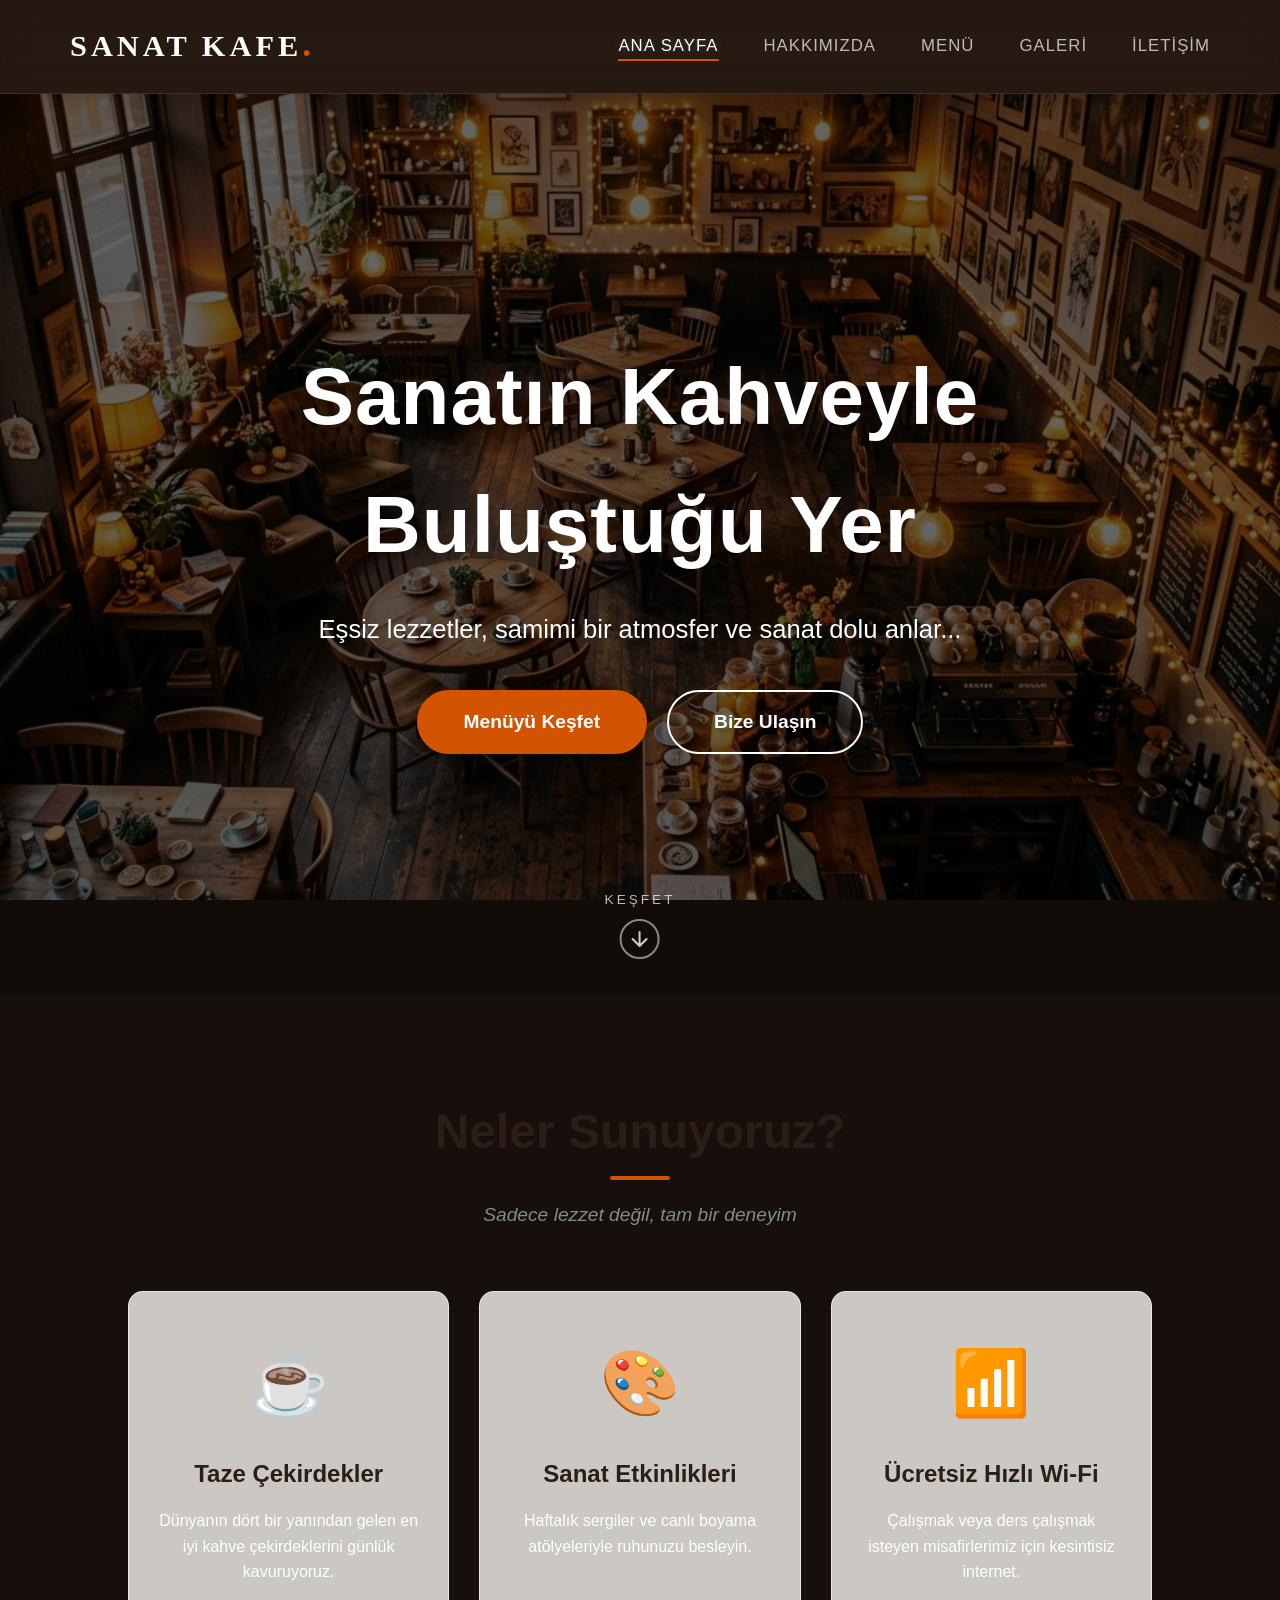
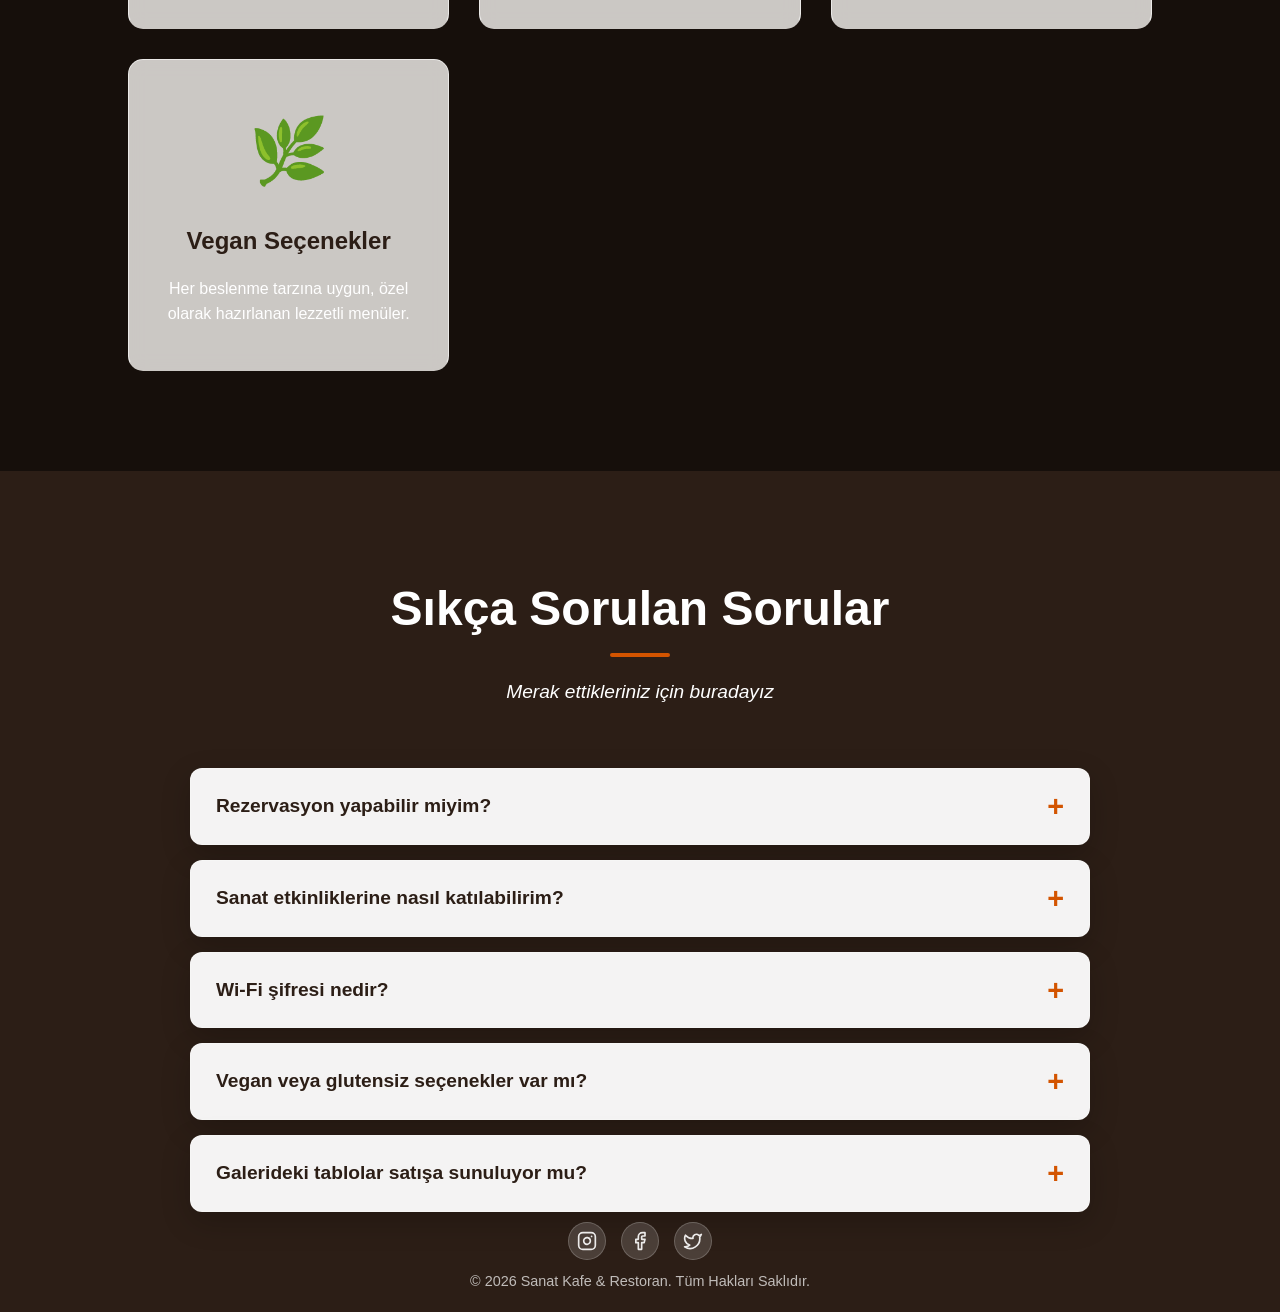
==== index.html @ a89f51ea "Restore site" ====
<!DOCTYPE html>
<html lang="tr">

<head>
    <meta charset="UTF-8">
    <meta name="viewport" content="width=device-width, initial-scale=1.0">
    <title>Sanat Kafe & Restoran - Ana Sayfa</title>
    <!-- CSS dosyasını dahil ediyoruz -->
    <link rel="stylesheet" href="style.css">
    <!-- AOS CSS -->
    <link href="https://unpkg.com/aos@2.3.1/dist/aos.css" rel="stylesheet">
</head>

<body>

    <!-- SPLASH SCREEN -->
    <div id="splash-screen">
        <div class="loader-content">
            <div class="coffee-cup-container">
                <div class="steam steam-1"></div>
                <div class="steam steam-2"></div>
                <div class="steam steam-3"></div>
                <div class="coffee-cup"></div>
            </div>
            <h2 class="loader-text">Sanat Kafe</h2>
            <div class="loader-bar">
                <div class="loader-progress"></div>
            </div>
        </div>
    </div>

    <!-- NAVBAR (Menü Çubuğu) -->
    <nav class="navbar">
        <div class="logo">Sanat Kafe</div>
        <!-- HAMBURGER BUTONU: Sadece telefonda görünür, tıklanınca menüyü açar/kapar -->
        <button class="hamburger" aria-label="Menüyü aç/kapat">
            <span></span> <!-- Üst çizgi -->
            <span></span> <!-- Orta çizgi -->
            <span></span> <!-- Alt çizgi -->
        </button>
        <ul class="nav-links">
            <li><a href="index.html" class="active">Ana Sayfa</a></li>
            <li><a href="hakkimizda.html">Hakkımızda</a></li>
            <li><a href="menu.html">Menü</a></li>
            <li><a href="galeri.html">Galeri</a></li>
            <li><a href="iletisim.html">İletişim</a></li>
        </ul>
    </nav>

    <!-- HERO SECTION (Ana Karşılama Ekranı) -->
    <section id="home" class="hero">
        <div class="hero-content" data-aos="zoom-in" data-aos-duration="800">
            <h1>Sanatın Kahveyle Buluştuğu Yer</h1>
            <p>Eşsiz lezzetler, samimi bir atmosfer ve sanat dolu anlar...</p>
            <div class="hero-buttons">
                <a href="menu.html" class="btn">Menüyü Keşfet</a>
                <a href="iletisim.html" class="btn btn-outline">Bize Ulaşın</a>
            </div>
        </div>
        <!-- SCROLL GÖSTERGESİ: Kullanıcıya aşağı kaydırması gerektiğini belirtir -->
        <a href="#services" class="scroll-indicator" aria-label="Aşağı kaydır">
            <span class="scroll-text">Keşfet</span>
            <div class="scroll-arrow">
                <svg width="24" height="24" viewBox="0 0 24 24" fill="none" stroke="currentColor" stroke-width="2" stroke-linecap="round" stroke-linejoin="round">
                    <path d="M12 5v14M5 12l7 7 7-7"/>
                </svg>
            </div>
        </a>
    </section>

    <!-- HİZMETLERİMİZ BÖLÜMÜ -->
    <section id="services" class="services-section">
        <div class="section-title" data-aos="fade-up">
            <h2>Neler Sunuyoruz?</h2>
            <p>Sadece lezzet değil, tam bir deneyim</p>
        </div>
        <div class="services-grid">
            <div class="service-box" data-aos="fade-up" data-aos-delay="100">
                <div class="icon">☕</div>
                <h3>Taze Çekirdekler</h3>
                <p>Dünyanın dört bir yanından gelen en iyi kahve çekirdeklerini günlük kavuruyoruz.</p>
            </div>
            <div class="service-box" data-aos="fade-up" data-aos-delay="200">
                <div class="icon">🎨</div>
                <h3>Sanat Etkinlikleri</h3>
                <p>Haftalık sergiler ve canlı boyama atölyeleriyle ruhunuzu besleyin.</p>
            </div>
            <div class="service-box" data-aos="fade-up" data-aos-delay="300">
                <div class="icon">📶</div>
                <h3>Ücretsiz Hızlı Wi-Fi</h3>
                <p>Çalışmak veya ders çalışmak isteyen misafirlerimiz için kesintisiz internet.</p>
            </div>
            <div class="service-box" data-aos="fade-up" data-aos-delay="400">
                <div class="icon">🌿</div>
                <h3>Vegan Seçenekler</h3>
                <p>Her beslenme tarzına uygun, özel olarak hazırlanan lezzetli menüler.</p>
            </div>
        </div>
    </section>

    <!-- SSS (SIKÇA SORULAN SORULAR) BÖLÜMÜ -->
    <section id="faq" class="faq-section">
        <div class="section-title" data-aos="fade-up">
            <h2>Sıkça Sorulan Sorular</h2>
            <p>Merak ettikleriniz için buradayız</p>
        </div>

        <div class="faq-container" data-aos="fade-up" data-aos-delay="200">

            <!-- Soru 1 -->
            <details class="faq-item">
                <summary class="faq-question">Rezervasyon yapabilir miyim?</summary>
                <p class="faq-answer">Evet! Telefonumuzdan, e-posta adresimizden veya sosyal medya hesaplarımızdan bize
                    ulaşarak 4 kişi ve üzeri gruplar için masa rezervasyonu yaptırabilirsiniz. En az 24 saat öncesinden
                    bildirim yapmanızı öneririz.</p>
            </details>

            <!-- Soru 2 -->
            <details class="faq-item">
                <summary class="faq-question">Sanat etkinliklerine nasıl katılabilirim?</summary>
                <p class="faq-answer">Her cumartesi saat 14:00-17:00 arasında ücretsiz suluboya atölyemiz, her pazar
                    saat 11:00-13:00 arasında ise karakalem çizim derslerimiz düzenlenmektedir. Malzemeler tarafımızca
                    karşılanır, sadece gelmeniz yeterlidir!</p>
            </details>

            <!-- Soru 3 -->
            <details class="faq-item">
                <summary class="faq-question">Wi-Fi şifresi nedir?</summary>
                <p class="faq-answer">Ücretsiz Wi-Fi hizmetimizden yararlanmak için kasiyerimizden günlük şifreyi
                    alabilirsiniz. Şifre her gün saat 08:00'de değiştirilmektedir. İnternet hızımız 100 Mbps'dir.</p>
            </details>

            <!-- Soru 4 -->
            <details class="faq-item">
                <summary class="faq-question">Vegan veya glutensiz seçenekler var mı?</summary>
                <p class="faq-answer">Evet, menümüzün yaklaşık %30'u tamamen vegan ve %20'si glutensiz seçeneklerden
                    oluşmaktadır. Alerjenler hakkında daha fazla bilgi almak için garsonlarımızdan yardım
                    isteyebilirsiniz.</p>
            </details>

            <!-- Soru 5 -->
            <details class="faq-item">
                <summary class="faq-question">Galerideki tablolar satışa sunuluyor mu?</summary>
                <p class="faq-answer">Duvarlarımızdaki eserlerin büyük çoğunluğu yerel sanatçılarımıza aittir ve satışa
                    sunulmaktadır. İlgilendiğiniz bir eser varsa personelimize danışarak sanatçıyla iletişime geçmenizi
                    sağlayabiliriz.</p>
            </details>

        </div>
    </section>

    <!-- BASİT FOOTER (Üstteki bölümle bütünleşik) -->
    <footer class="simple-footer">
        <div class="social-icons">
            <a href="#" class="social-icon" aria-label="Instagram">
                <svg xmlns="http://www.w3.org/2000/svg" width="20" height="20" viewBox="0 0 24 24" fill="none" stroke="currentColor" stroke-width="2" stroke-linecap="round" stroke-linejoin="round" class="lucide lucide-instagram"><rect width="20" height="20" x="2" y="2" rx="5" ry="5"/><path d="M16 11.37A4 4 0 1 1 12.63 8 4 4 0 0 1 16 11.37z"/><line x1="17.5" x2="17.51" y1="6.5" y2="6.5"/></svg>
            </a>
            <a href="#" class="social-icon" aria-label="Facebook">
                <svg xmlns="http://www.w3.org/2000/svg" width="20" height="20" viewBox="0 0 24 24" fill="none" stroke="currentColor" stroke-width="2" stroke-linecap="round" stroke-linejoin="round" class="lucide lucide-facebook"><path d="M18 2h-3a5 5 0 0 0-5 5v3H7v4h3v8h4v-8h3l1-4h-4V7a1 1 0 0 1 1-1h3z"/></svg>
            </a>
            <a href="#" class="social-icon" aria-label="Twitter">
                <svg xmlns="http://www.w3.org/2000/svg" width="20" height="20" viewBox="0 0 24 24" fill="none" stroke="currentColor" stroke-width="2" stroke-linecap="round" stroke-linejoin="round" class="lucide lucide-twitter"><path d="M22 4s-.7 2.1-2 3.4c1.6 10-9.4 17.3-18 11.6 2.2.1 4.4-.6 6-2C3 15.5.5 9.6 3 5c2.2 2.6 5.6 4.1 9 4-.9-4.2 4-6.6 7-3.8 1.1 0 3-1.2 3-1.2z"/></svg>
            </a>
        </div>
        <p>&copy; 2026 Sanat Kafe & Restoran. Tüm Hakları Saklıdır.</p>
    </footer>

    <!-- AOS JS & Init -->
    <script src="https://unpkg.com/aos@2.3.1/dist/aos.js"></script>
    <script>
        // window.addEventListener('load', ...) -> Sayfanın yüklenmesi tamamen bitince içindeki kodları (fonksiyonu) çalıştırır.
        window.addEventListener('load', () => {
            
            // setTimeout(..., 1000) -> İçine yazılan kodların 1 saniye (1000 milisaniye) beklemesini sağlar.
            setTimeout(() => {
                
                // document.getElementById -> 'splash-screen' ID'li HTML öğesini (açılıştaki kahve animasyonunu) bulur.
                // classList.add('hidden') -> Bu öğeye 'hidden' (gizli) CSS class'ını ekler. Bu sayede ekran görünmez olur ve site açılır.
                document.getElementById('splash-screen').classList.add('hidden');
                
                // AOS.init -> Animasyon kütüphanesini (Aşağı kaydırdıkça beliren öğeler) başlatır.
                // duration: 800 -> Animasyonların 800 milisaniye (0.8 saniye) süreceğini belirtir.
                // once: true -> Animasyonların sayfada aşağı inip çıkarken sadece bir kere oynamasını sağlar.
                // offset: 100 -> Öğeler ekranda 100 piksel göründüğünde animasyonun başlamasını tetikler.
                AOS.init({ duration: 800, once: true, offset: 100 });
                
            }, 1000); // 1 saniye bekle
        });

    </script>

    <!-- HAMBURGER MENÜ AÇMA/KAPAMA SCRIPTI -->
    <script>
        // document.querySelector -> Sayfadaki ilk '.hamburger' class'lı öğeyi (butonu) bulur ve 'hamburger' değişkenine atar.
        const hamburger = document.querySelector('.hamburger');
        // document.querySelector -> Sayfadaki ilk '.nav-links' class'lı öğeyi (menü listesini) bulur ve 'navLinks' değişkenine atar.
        const navLinks = document.querySelector('.nav-links');

        // hamburger.addEventListener('click', ...) -> Hamburger butonuna tıklandığında içindeki fonksiyonu çalıştırır.
        hamburger.addEventListener('click', () => {
            // classList.toggle('active') -> Öğede 'active' class'ı varsa kaldırır, yoksa ekler.
            // Bu sayede her tıklamada menü açılır/kapanır (aç-kapa düğmesi gibi).
            hamburger.classList.toggle('active');  // Butonun X şekline dönmesini sağlar
            navLinks.classList.toggle('active');    // Menü listesinin görünür olmasını sağlar
        });

        // Bir menü linkine tıklanınca menüyü otomatik kapat
        // querySelectorAll -> Tüm '.nav-links a' öğelerini (linkleri) bulur.
        // forEach -> Her bir link için aynı işlemi tekrarlar.
        document.querySelectorAll('.nav-links a').forEach(link => {
            link.addEventListener('click', () => {
                hamburger.classList.remove('active');  // Buton normal haline döner
                navLinks.classList.remove('active');    // Menü kapanır
            });
        });
    </script>

</body>

</html>
---- style.css ----
/* 
  =========================================
  TEMEL AYARLAR VE DEĞİŞKENLER
  =========================================
*/
:root {
    --primary-color: #d35400;
    /* Turuncu/Kiremit tonu */
    --secondary-color: #2c1e16;
    /* Koyu kahve */
    --text-color: #4a3f35;
    --light-bg: #f9f7f3;
    --white: #ffffff;
    --transition: all 0.3s ease;
}

* {
    margin: 0;
    padding: 0;
    box-sizing: border-box;
    font-family: 'Segoe UI', Tahoma, Geneva, Verdana, sans-serif;
    scroll-behavior: smooth;
    /* Sayfa içi linklere tıklayınca yavaşça kaymasını sağlar */
}

body {
    background-color: var(--secondary-color); /* Dark brown background instead of light */
    color: var(--white);
    line-height: 1.6;
}

/* 
  =========================================
  GENEL SINIFLAR (Utility Classes)
  =========================================
*/
.container {
    max-width: 1200px;
    margin: 0 auto;
    padding: 0 20px;
}

.section-title {
    text-align: center;
    margin-bottom: 60px;
}

.section-title h2 {
    font-size: 3rem;
    color: var(--secondary-color);
    margin-bottom: 10px;
    position: relative;
    display: inline-block;
}

/* Başlığın altına şık bir çizgi eklemek için Pseudo-element kullandık */
.section-title h2::after {
    content: '';
    position: absolute;
    width: 60px;
    height: 4px;
    background-color: var(--primary-color);
    bottom: -10px;
    left: 50%;
    transform: translateX(-50%);
    border-radius: 2px;
}

.section-title p {
    font-size: 1.2rem;
    color: #7f8c8d;
    font-style: italic;
    margin-top: 20px;
}

/* 
  =========================================
  NAVBAR (MENÜ) ALANI
  =========================================
*/
.navbar {
    display: flex;
    justify-content: space-between;
    align-items: center;
    padding: 22px 70px;
    background-color: rgba(0, 0, 0, 0.15); /* Arkasını gösteren şeffaflık */
    backdrop-filter: blur(15px); /* Arkadaki içeriği bulanıklaştırarak metinlerin okunmasını sağlar */
    -webkit-backdrop-filter: blur(15px);
    position: sticky;
    top: 0;
    z-index: 1000;
    box-shadow: 0 5px 25px rgba(0, 0, 0, 0.2);
    border-bottom: 1px solid rgba(255, 255, 255, 0.1);
}

.navbar .logo {
    font-size: 1.9rem;
    font-weight: 800;
    color: #fdfdfd;
    letter-spacing: 4px;
    text-transform: uppercase;
    position: relative;
    font-family: 'Georgia', serif; /* Kafeye uygun zarif font hissiyatı */
}

/* Nokta detayı */
.navbar .logo::after {
    content: '.';
    color: var(--primary-color);
    font-size: 2.2rem;
    line-height: 0;
}

.nav-links {
    display: flex;
    list-style: none;
    gap: 45px;
}

.nav-links a {
    text-decoration: none;
    color: rgba(255, 255, 255, 0.7); /* Hafif silik beyaz */
    font-weight: 500;
    font-size: 1.05rem;
    letter-spacing: 1px;
    transition: all 0.3s ease;
    position: relative;
    padding-bottom: 6px;
    text-transform: uppercase;
}

/* Çizgi Animasyonu: Ortadan sağa sola açılan çizgi */
.nav-links a::after {
    content: '';
    position: absolute;
    width: 0;
    height: 2px;
    background-color: var(--primary-color);
    bottom: 0;
    left: 50%;
    transform: translateX(-50%);
    transition: width 0.3s ease;
}

.nav-links a:hover,
.nav-links a.active {
    color: var(--white);
    text-shadow: 0 0 10px rgba(255,255,255,0.2);
}

.nav-links a:hover::after,
.nav-links a.active::after {
    width: 100%;
}

/* 
  =========================================
  HERO (ANA KARŞILAMA) ALANI
  =========================================
*/
.hero {
    height: 100vh;
    background-image: url('fotograflar/hero-bg.png');
    /* ARTIK PNG */
    background-color: #8c7e73;
    background-size: cover;
    background-position: center;
    background-attachment: fixed;
    /* Parallax efekti: Kaydırırken resim sabit kalır */
    display: flex;
    justify-content: center;
    align-items: center;
    text-align: center;
    position: relative;
}

/* Karartma efekti için Pseudo-element */
.hero::before {
    content: '';
    position: absolute;
    top: 0;
    left: 0;
    width: 100%;
    height: 100%;
    background: rgba(0, 0, 0, 0.6);
    /* Siyah transparan katman */
    z-index: 1;
}

.hero-content {
    color: var(--white);
    max-width: 900px;
    padding: 0 20px;
    z-index: 2;
    /* Karartmanın üzerinde durması için */
}

.hero-content h1 {
    font-size: 5rem;
    margin-bottom: 20px;
    font-weight: 800;
    letter-spacing: 1px;
    animation: fadeInDown 1s ease;
    /* CSS Animasyonu */
}

.hero-content p {
    font-size: 1.6rem;
    margin-bottom: 40px;
    font-weight: 300;
    animation: fadeInUp 1s ease 0.3s both;
    /* 0.3s gecikmeli animasyon */
}

/* BUTONLAR */
.hero-buttons {
    display: flex;
    gap: 20px;
    justify-content: center;
    animation: fadeInUp 1s ease 0.6s both;
}

.btn {
    display: inline-block;
    padding: 15px 45px;
    background-color: var(--primary-color);
    color: var(--white);
    text-decoration: none;
    font-size: 1.2rem;
    font-weight: bold;
    border-radius: 50px;
    border: 2px solid var(--primary-color);
    transition: var(--transition);
    cursor: pointer;
}

.btn:hover {
    background-color: transparent;
    color: var(--primary-color);
    transform: translateY(-5px);
}

.btn-outline {
    background-color: transparent;
    color: var(--white);
    border-color: var(--white);
}

.btn-outline:hover {
    background-color: var(--white);
    color: var(--secondary-color);
}

/* SCROLL GÖSTERGESİ */
/* position: absolute → hero bölümünün tam ortasına göre konumlandırılır */
.scroll-indicator {
    position: absolute;  /* Hero section'a göre konumlandırılır (hero position: relative) */
    bottom: 35px;        /* Sayfanın en altından 35px yukarıda */
    left: 50%;           /* Yatayda tam ortaya */
    transform: translateX(-50%);  /* Kendi genişliğinin yarısı kadar sola çekerek tam ortalama */
    display: flex;
    flex-direction: column;
    align-items: center;
    gap: 8px;
    color: rgba(255, 255, 255, 0.8);
    text-decoration: none;
    z-index: 3;   /* Karartma katmanının (.hero::before z-index:1) üzerinde görünsün */
    animation: scrollBounce 2s ease-in-out infinite;  /* Sürekli tekrar eden yavaş aşağı-yukarı hareketi */
}

.scroll-indicator:hover {
    color: var(--primary-color);
}

.scroll-text {
    font-size: 0.85rem;
    letter-spacing: 3px;
    text-transform: uppercase;
    font-weight: 500;
    opacity: 0.9;
}

.scroll-arrow {
    display: flex;
    align-items: center;
    justify-content: center;
    width: 40px;
    height: 40px;
    border: 2px solid rgba(255, 255, 255, 0.5);
    border-radius: 50%;
    transition: var(--transition);
}

.scroll-indicator:hover .scroll-arrow {
    border-color: var(--primary-color);
    background: rgba(211, 84, 0, 0.15);
}

/* Scroll göstergesinin yukarı-aşağı süzülme animasyonu */
@keyframes scrollBounce {
    0%, 100% {
        transform: translateX(-50%) translateY(0);    /* Başlangıç: normal konumu */
        opacity: 1;
    }
    50% {
        transform: translateX(-50%) translateY(10px); /* Ortada: 10px aşağı kayar */
        opacity: 0.6;
    }
}

/* 
  =========================================
  HAKKIMIZDA BÖLÜMÜ
  =========================================
*/
.about-section {
    padding: 100px 0;
    background-image: url('fotograflar/about_bg.png');
    background-size: cover;
    background-position: center;
    background-attachment: fixed;
    position: relative;
}

.about-section::before {
    content: '';
    position: absolute;
    top: 0;
    left: 0;
    width: 100%;
    height: 100%;
    background: rgba(255, 255, 255, 0.6);
    z-index: 1;
}

.about-section .container {
    position: relative;
    z-index: 2;
}

.about-grid {
    display: grid;
    grid-template-columns: 1fr 1fr;
    /* İki eşit kolon */
    gap: 60px;
    align-items: center;
}

.about-image {
    position: relative;
}

.about-image img {
    width: 100%;
    border-radius: 20px;
    box-shadow: 0 20px 40px rgba(0, 0, 0, 0.1);
    /* Resme çerçeve efekti ekliyoruz */
    border: 10px solid var(--light-bg);
}

.about-text {
    background: rgba(255, 255, 255, 0.6);
    backdrop-filter: blur(10px);
    padding: 40px;
    border-radius: 15px;
    border: 1px solid rgba(255, 255, 255, 0.4);
    box-shadow: 0 10px 30px rgba(0, 0, 0, 0.05);
}

.about-text h2 {
    font-size: 2.5rem;
    color: var(--primary-color);
    margin-bottom: 10px;
}

.about-text h3 {
    font-size: 1.8rem;
    margin-bottom: 20px;
    color: var(--secondary-color);
}

.about-text p {
    margin-bottom: 20px;
    font-size: 1.1rem;
    color: #666;
}

.about-stats {
    display: flex;
    gap: 30px;
    margin-top: 40px;
    padding-top: 30px;
    border-top: 1px solid #eee;
}

.stat-item {
    display: flex;
    flex-direction: column;
}

.stat-number {
    font-size: 2.5rem;
    font-weight: 800;
    color: var(--primary-color);
}

.stat-text {
    font-size: 1rem;
    font-weight: 600;
    color: var(--secondary-color);
}

/* 
  =========================================
  MENÜ BÖLÜMÜ (GRID KULLANIMI)
  =========================================
*/
.menu-section {
    padding: 100px 10%;
    background-image: url('fotograflar/menu_bg.png');
    background-size: cover;
    background-position: center;
    background-attachment: fixed;
    position: relative;
}

.menu-section::before {
    content: '';
    position: absolute;
    top: 0;
    left: 0;
    width: 100%;
    height: 100%;
    background: rgba(0, 0, 0, 0.4); /* Darker overlay for better mobile contrast */
    z-index: 1;
}

.menu-section .section-title,
.menu-section .menu-grid,
.menu-section .poster-wrapper {
    position: relative;
    z-index: 2;
}

.menu-grid {
    display: grid;
    /* Auto-fit ve minmax ile ekran küçüldükçe kartların alt alta geçmesini sağlarız */
    grid-template-columns: repeat(auto-fit, minmax(320px, 1fr));
    gap: 40px;
}

.menu-card {
    background: rgba(255, 255, 255, 0.4);
    backdrop-filter: blur(8px);
    border: 1px solid rgba(255, 255, 255, 0.3);
    border-radius: 20px;
    overflow: hidden;
    box-shadow: 0 8px 20px rgba(0,0,0,0.1);
    transition: var(--transition);
}

.menu-card:hover {
    background: rgba(255, 255, 255, 0.6);
    transform: translateY(-5px);
    box-shadow: 0 12px 30px rgba(0,0,0,0.15);
}

.card-image {
    width: 100%;
    height: 280px;
    overflow: hidden;
}

.card-image img {
    width: 100%;
    height: 100%;
    object-fit: cover;
    background-color: #eaeaea;
    transition: transform 0.6s ease;
}

.menu-card:hover .card-image img {
    transform: scale(1.15) rotate(2deg);
    /* Hem büyür hem hafif döner */
}

.card-info {
    padding: 30px;
    display: flex;
    flex-direction: column;
    gap: 15px;
}

.card-info h3 {
    font-size: 1.6rem;
    color: var(--secondary-color);
}

.card-info p {
    color: #666;
}

.price {
    font-size: 1.8rem;
    font-weight: 800;
    color: var(--text-color);
    transition: var(--transition);
    align-self: flex-start;
    /* Fiyatı sola yaslar */
    background: var(--light-bg);
    padding: 5px 15px;
    border-radius: 10px;
}

.menu-card:hover .price {
    color: var(--white);
    background: var(--primary-color);
}

/* 
  =========================================
  KAHVE ÇEŞİTLERİ POSTER BÖLÜMÜ
  =========================================
*/
.coffee-poster-section {
    padding: 100px 10%;
    /* Poster'ın bej rengiyle uyumlu, sıcak bir arka plan */
    background-color: #f2ece3;
}

/* ============================================
   POSTER SARMALAYICI - FLEXBOX DÜZENİ
   ============================================
   display: flex → poster resmi ve metin kutusunu YAN YANA dizer.
   align-items: flex-start → ikisi aynı hizada, en üstten başlar.
   gap: 60px → aralarında 60px boşluk bırakır.
   ============================================ */
.poster-wrapper {
    display: flex;
    /* Kutuları yan yana dizmek için Flexbox kullandık */
    align-items: flex-start;
    /* Her ikisini de üstten hizala */
    gap: 60px;
    /* Poster ile metin arasındaki boşluk */
    max-width: 1100px;
    margin: 0 auto;
}

/* POSTER GÖRSEL ALANI */
.coffee-poster-img {
    /* Poster orijinal boyutu 1414x2000 (dikey).
       flex: 0 0 auto → genişliği otomatik küçültme, orantısını koru.
       max-width ile sayfada makul bir boyuta indiriyoruz. */
    flex: 0 0 auto;
    width: 420px;
    /* Sayfada gösterilecek genişlik */
    max-width: 100%;
    /* Ekrandan taşmasın */
    border-radius: 16px;
    box-shadow: 0 25px 50px rgba(0, 0, 0, 0.15);
    /* Hafif eğiklik: Poster sanki duvara asılmış gibi durur */
    transform: rotate(-1.5deg);
    transition: transform 0.4s ease, box-shadow 0.4s ease;
}

/* Üzerine gelince düzelir ve öne çıkar */
.coffee-poster-img:hover {
    transform: rotate(0deg) scale(1.02);
    box-shadow: 0 35px 60px rgba(0, 0, 0, 0.2);
}

/* POSTER YANINDAKI METİN ALANI */
.poster-text {
    flex: 1;
    /* Kalan alanın tamamını kapla */
    padding-top: 20px;
}

.poster-text h3 {
    font-size: 2.5rem;
    color: var(--secondary-color);
    margin-bottom: 20px;
    font-weight: 800;
}

.poster-text>p {
    font-size: 1.15rem;
    color: #666;
    line-height: 1.8;
    margin-bottom: 35px;
}

/* KAHVE LİSTESİ */
/* list-style: none → nokta/sayı işaretlerini kaldırır, kendi ikonumuzu kullanırız */
.coffee-list {
    list-style: none;
    display: flex;
    flex-direction: column;
    /* Liste öğelerini alt alta dizer */
    gap: 18px;
}

.coffee-list li {
    display: flex;
    align-items: center;
    gap: 12px;
    font-size: 1.15rem;
    color: var(--text-color);
    padding: 14px 20px;
    background: var(--white);
    border-radius: 10px;
    box-shadow: 0 2px 8px rgba(0, 0, 0, 0.05);
    transition: var(--transition);
    border-left: 4px solid transparent;
}

/* Listeye hover'da sol kenara renkli şerit çıkar */
.coffee-list li:hover {
    border-left-color: var(--primary-color);
    transform: translateX(5px);
    /* Hafifçe sağa kayar */
    box-shadow: 0 5px 15px rgba(0, 0, 0, 0.08);
}

.coffee-dot {
    font-size: 1.4rem;
    flex-shrink: 0;
    /* İkon küçülmesin */
}

.coffee-list strong {
    color: var(--secondary-color);
    margin-right: 4px;
}

/* 
  =========================================
  HİZMETLER BÖLÜMÜ
  =========================================
*/
.services-section {
    padding: 100px 10%;
    background-image: url('fotograflar/services_bg.png');
    background-size: cover;
    background-position: center;
    background-attachment: fixed;
    position: relative;
}

.services-section::before {
    content: '';
    position: absolute;
    top: 0;
    left: 0;
    width: 100%;
    height: 100%;
    background: rgba(0, 0, 0, 0.5); /* Dark overlay to blend with brown theme */
    z-index: 1;
}

.services-section .section-title,
.services-section .services-grid {
    position: relative;
    z-index: 2;
}

.services-grid {
    display: grid;
    grid-template-columns: repeat(auto-fit, minmax(250px, 1fr));
    gap: 30px;
}

.service-box {
    background: rgba(249, 247, 243, 0.8);
    backdrop-filter: blur(10px);
    border: 1px solid rgba(255, 255, 255, 0.6);
    padding: 40px 30px;
    border-radius: 15px;
    text-align: center;
    transition: var(--transition);
    border-bottom: 4px solid transparent;
}

.service-box:hover {
    transform: translateY(-5px);
    border-bottom: 4px solid var(--primary-color);
    box-shadow: 0 10px 20px rgba(0, 0, 0, 0.05);
}

.service-box .icon {
    font-size: 4rem;
    margin-bottom: 20px;

    /* ===========================================
       İKON YÜZME (FLOAT) ANİMASYONU
       ===========================================
       animation: [isim] [süre] [hız-eğrisi] [döngü]
       - 'floatIcon' → aşağıda @keyframes ile tanımladığımız animasyonun adı
       - 2s            → animasyonun tamamlanma süresi (2 saniye)
       - ease-in-out   → başlangıç ve bitişte yavaşlar, ortada hızlanır
       - infinite      → sonsuz döngüde tekrar eder, hiç durmaz
       =========================================== */
    animation: floatIcon 2s ease-in-out infinite;
}

.service-box h3 {
    font-size: 1.5rem;
    margin-bottom: 15px;
    color: var(--secondary-color);
}

/* 
  =========================================
  YENİ İLETİŞİM (CONTACT SHOWCASE) ALANI
  =========================================
*/
.contact-showcase {
    position: relative;
    padding: 120px 5% 100px 5%;
    min-height: 100vh;
    background-image: url('fotograflar/contact_bg.png');
    background-size: cover;
    background-position: center;
    background-attachment: fixed;
    display: flex;
    align-items: center;
    justify-content: center;
}

.contact-showcase::before {
    content: '';
    position: absolute;
    inset: 0;
    background: rgba(44, 30, 22, 0.85); /* Solid dark brown overlay without blur */
    z-index: 1;
}

.contact-container {
    position: relative;
    z-index: 2;
    display: flex;
    flex-wrap: wrap;
    gap: 50px;
    max-width: 1200px;
    width: 100%;
}

/* Glassmorphism Ortak Özellikler */
.contact-info-glass, .contact-form-glass {
    flex: 1;
    min-width: 320px;
    background: rgba(255, 255, 255, 0.03);
    backdrop-filter: blur(20px);
    border: 1px solid rgba(255, 255, 255, 0.08);
    border-radius: 24px;
    padding: 50px;
    box-shadow: 0 30px 60px rgba(0,0,0,0.5);
    color: var(--white);
    transition: transform 0.4s ease, box-shadow 0.4s ease, border-color 0.4s ease;
}

.contact-info-glass:hover, .contact-form-glass:hover {
    transform: translateY(-8px);
    box-shadow: 0 40px 80px rgba(0,0,0,0.6);
    border-color: rgba(255, 255, 255, 0.15);
}

/* Sol Taraf: Bilgiler */
.glass-header h2 {
    font-size: 3.2rem;
    font-weight: 800;
    margin-bottom: 15px;
    background: linear-gradient(to right, #fff, var(--primary-color));
    -webkit-background-clip: text;
    -webkit-text-fill-color: transparent;
}

.glass-header p {
    font-size: 1.15rem;
    color: #ddd;
    line-height: 1.7;
    margin-bottom: 40px;
}

.contact-cards {
    display: flex;
    flex-direction: column;
    gap: 25px;
}

.c-card {
    display: flex;
    align-items: center;
    gap: 20px;
    padding: 20px;
    border-radius: 16px;
    background: rgba(0, 0, 0, 0.25);
    border: 1px solid rgba(255, 255, 255, 0.05);
    transition: var(--transition);
}

.c-card:hover {
    background: rgba(255, 255, 255, 0.08);
    transform: translateX(10px);
    border-color: var(--primary-color);
}

.c-icon-wrapper {
    width: 55px;
    height: 55px;
    display: flex;
    align-items: center;
    justify-content: center;
    background: rgba(211, 84, 0, 0.15);
    color: var(--primary-color);
    border-radius: 14px;
    font-size: 1.5rem;
    box-shadow: 0 0 20px rgba(211, 84, 0, 0.2);
    transition: var(--transition);
}

.c-card:hover .c-icon-wrapper {
    background: var(--primary-color);
    color: #fff;
    box-shadow: 0 0 25px rgba(211, 84, 0, 0.5);
}

.c-text h4 {
    font-size: 1.1rem;
    color: #fff;
    margin-bottom: 5px;
    letter-spacing: 0.5px;
}

.c-text span {
    font-size: 1rem;
    color: #bbb;
    line-height: 1.4;
}

.social-links-glow {
    margin-top: 45px;
    display: flex;
    gap: 15px;
}

.glow-icon {
    width: 50px;
    height: 50px;
    display: flex;
    align-items: center;
    justify-content: center;
    border-radius: 50%;
    background: rgba(255, 255, 255, 0.05);
    color: #fff;
    border: 1px solid rgba(255, 255, 255, 0.1);
    transition: var(--transition);
    position: relative;
    overflow: hidden;
}

.glow-icon::before {
    content: '';
    position: absolute;
    inset: 0;
    background: var(--primary-color);
    opacity: 0;
    transition: opacity 0.3s;
    z-index: -1;
}

.glow-icon:hover {
    color: #fff;
    border-color: var(--primary-color);
    transform: translateY(-5px);
    box-shadow: 0 10px 25px rgba(211, 84, 0, 0.5);
}

.glow-icon:hover::before {
    opacity: 1;
}

/* Sağ Taraf: Form */
.contact-form-glass h3 {
    font-size: 2.2rem;
    margin-bottom: 35px;
    color: #fff;
}

.glow-form {
    display: flex;
    flex-direction: column;
    gap: 25px;
}

.input-container {
    position: relative;
}

.input-container input,
.input-container textarea,
.input-container select {
    width: 100%;
    background: rgba(0, 0, 0, 0.3);
    border: 1px solid rgba(255, 255, 255, 0.1);
    border-radius: 12px;
    padding: 20px 20px;
    color: #fff;
    font-size: 1rem;
    transition: var(--transition);
    outline: none;
    appearance: none;
}

.input-container textarea {
    resize: none;
}

.input-container label {
    position: absolute;
    left: 20px;
    top: 50%;
    transform: translateY(-50%);
    color: #888;
    pointer-events: none;
    transition: 0.3s ease all;
    font-size: 1rem;
}

.input-container textarea ~ label {
    top: 28px;
}

.input-container input:focus,
.input-container textarea:focus,
.input-container select:focus {
    background: rgba(0, 0, 0, 0.5);
    border-color: rgba(255, 255, 255, 0.3);
}

.input-container input:focus ~ label,
.input-container input:not(:placeholder-shown) ~ label,
.input-container textarea:focus ~ label,
.input-container textarea:not(:placeholder-shown) ~ label,
.input-container select:focus ~ .select-label,
.input-container select:valid ~ .select-label {
    top: 0px;
    left: 15px;
    font-size: 0.85rem;
    background: #251a13;
    padding: 0 10px;
    color: var(--primary-color);
    border-radius: 4px;
    font-weight: 600;
}

.input-container select option {
    background: #2c1e16;
    color: #fff;
}

.focus-border {
    position: absolute;
    bottom: 0;
    left: 50%;
    width: 0;
    height: 2px;
    background: var(--primary-color);
    transition: 0.4s ease all;
}

.input-container input:focus ~ .focus-border,
.input-container textarea:focus ~ .focus-border,
.input-container select:focus ~ .focus-border {
    width: 100%;
    left: 0;
}

.btn-glow {
    background: linear-gradient(135deg, var(--primary-color), #e67e22);
    color: #fff;
    border: none;
    border-radius: 12px;
    padding: 18px;
    font-size: 1.15rem;
    font-weight: bold;
    cursor: pointer;
    display: flex;
    align-items: center;
    justify-content: center;
    gap: 12px;
    transition: var(--transition);
    position: relative;
    overflow: hidden;
    box-shadow: 0 10px 25px rgba(211, 84, 0, 0.4);
    margin-top: 10px;
}

.btn-glow::after {
    content: '';
    position: absolute;
    top: -50%;
    left: -50%;
    width: 200%;
    height: 200%;
    background: rgba(255, 255, 255, 0.2);
    transform: rotate(45deg);
    transition: 0.6s ease;
    opacity: 0;
}

.btn-glow:hover {
    transform: translateY(-4px);
    box-shadow: 0 15px 35px rgba(211, 84, 0, 0.6);
}

.btn-glow:hover::after {
    opacity: 1;
    transform: rotate(45deg) translate(50%, 50%);
}

/* Harita Showcase */
.map-showcase {
    background: var(--secondary-color);
    padding: 60px 5% 100px 5%;
    position: relative;
}

.map-glass-wrapper {
    max-width: 1200px;
    margin: 0 auto;
    background: rgba(255, 255, 255, 0.03);
    padding: 20px;
    border-radius: 24px;
    border: 1px solid rgba(255, 255, 255, 0.05);
    box-shadow: 0 20px 50px rgba(0,0,0,0.5);
    backdrop-filter: blur(10px);
}

.map-title {
    color: var(--white);
    font-size: 2.2rem;
    text-align: center;
    margin-bottom: 25px;
    font-weight: 700;
}

.map-iframe {
    width: 100%;
    height: 450px;
    border: none;
    border-radius: 16px;
    display: block;
    filter: grayscale(30%) contrast(110%);
    transition: filter 0.5s ease;
}

.map-iframe:hover {
    filter: grayscale(0%) contrast(100%);
}

.contact-footer {
    background: #1a110b; /* Harita alanından daha koyu bir bitiş */
    margin-top: 0;
    padding: 30px 0;
    height: auto;
    border-top: 1px solid rgba(255, 255, 255, 0.05);
}

/* Diğer sayfalar için sade, üstündeki bölümle uyumlu footer */
.simple-footer {
    text-align: center;
    padding: 20px 0;
    position: relative;
    z-index: 10;
    color: rgba(255, 255, 255, 0.7);
    font-size: 0.9rem;
    margin-top: -110px; /* Sosyal ikonlar eklendiği için yüksekliği arttı, margin'i de artırıyoruz */
    height: 110px;
}

/* Sayfa zeminine göre rengin okunabilir olması için - bazı sayfalarda metin koyu olmalı */
body:has(#about) .simple-footer,
body:has(#coffee-types) .simple-footer {
    color: var(--secondary-color);
}

.simple-footer p {
    margin: 0;
}

/* SOSYAL MEDYA İKONLARI */
.social-icons {
    display: flex;
    justify-content: center;
    gap: 15px;
    margin-bottom: 10px;
}

.social-icon {
    display: inline-flex;
    align-items: center;
    justify-content: center;
    width: 38px;
    height: 38px;
    border-radius: 50%;
    background: rgba(255, 255, 255, 0.15);
    color: rgba(255, 255, 255, 0.9);
    transition: var(--transition);
    border: 1px solid rgba(255, 255, 255, 0.2);
}

/* Açık zeminli sayfalardaki sosyal ikonlar için koyu renk stili */
body:has(#about) .social-icon,
body:has(#coffee-types) .social-icon {
    color: var(--secondary-color);
    background: rgba(0, 0, 0, 0.05);
    border: 1px solid rgba(0, 0, 0, 0.1);
}

.social-icon:hover {
    background: var(--primary-color) !important;
    color: var(--white) !important;
    transform: translateY(-3px);
    border-color: var(--primary-color) !important;
}


/* 
  =========================================
  CSS ANİMASYONLARI (Keyframes)
  =========================================
*/
@keyframes fadeInDown {
    from {
        opacity: 0;
        transform: translateY(-30px);
    }

    to {
        opacity: 1;
        transform: translateY(0);
    }
}

@keyframes fadeInUp {
    from {
        opacity: 0;
        transform: translateY(30px);
    }

    to {
        opacity: 1;
        transform: translateY(0);
    }
}

/* ===========================================
   FLOAT (YÜZME) ANİMASYONU - @keyframes
   ===========================================
   @keyframes bir animasyonun adım adım nasıl değişeceğini tanımlar.
   from = animasyon başlangıcı (0%)
   to   = animasyon sonu (100%)
   Burada ikon:
     - Başlangıçta: translateY(0) → yerinde duruyor
     - Ortada (to): translateY(-12px) → 12 piksel yukarı çıkıyor
   animation-direction: alternate olduğu için gidip geri gelir.
   Böylece süzülme (float) hissi yaratılır.
   =========================================== */
@keyframes floatIcon {
    from {
        transform: translateY(0px);
        /* Başlangıç: yerinde */
    }

    to {
        transform: translateY(-12px);
        /* Bitiş: 12px yukarı çıkmış */
    }
}

/* Animasyonun gidip geri gelmesi için direction: alternate ekleyelim */
/* Yukarıdaki .service-box .icon kuralına animation-direction ekledik */
.service-box .icon {
    animation-direction: alternate;
    /* İleri-geri süzülsün */
}

/* 
  =========================================
  GALERİ BÖLÜMÜ - ASİMETRİK CSS GRID
  =========================================
*/
.gallery-section {
    padding: 100px 10%;
    background-image: url('fotograflar/gallery_bg.png');
    background-size: cover;
    background-position: center;
    background-attachment: fixed;
    position: relative;
}

.gallery-section::before {
    content: '';
    position: absolute;
    top: 0;
    left: 0;
    width: 100%;
    height: 100%;
    background: rgba(30, 20, 15, 0.8);
    z-index: 1;
}

.gallery-section .section-title,
.gallery-section .gallery-grid {
    position: relative;
    z-index: 2;
}

/* Galeri başlığı rengi beyaz olsun ki koyu zeminde görünsün */
.gallery-section .section-title h2,
.gallery-section .section-title p {
    color: var(--white);
}

.gallery-section .section-title h2::after {
    background-color: var(--primary-color);
}

/* ============================================
   ASİMETRİK GALERİ IZGARASI
   ============================================
   grid-template-columns: 4 adet eşit kolon tanımladık (her biri 1fr)
   grid-auto-rows: Her satırın yüksekliği 250px
   'large' sınıfı alan kutular iki kolon birden kaplar → daha geniş görünür
   'tall'  sınıfı alan kutular iki satır birden kaplar → daha uzun görünür
   ============================================ */
.gallery-grid {
    display: grid;
    grid-template-columns: repeat(4, 1fr);
    /* 4 eşit sütun */
    grid-auto-rows: 250px;
    /* Her satırın yüksekliği */
    gap: 15px;
    /* Kutular arası boşluk */
}

/* Her bir galeri kutusu */
.gallery-item {
    position: relative;
    /* overlay için gerekli, içindeki div bu elemana göre konumlanır */
    overflow: hidden;
    /* Resim büyüyünce taşmasını engeller */
    border-radius: 12px;
    cursor: pointer;
}

/* Büyük kare: 2 kolon genişliğinde */
/* grid-column: span 2 → iki kolonlu yer kapla demektir */
.gallery-item.large {
    grid-column: span 2;
}

/* Uzun kare: 2 satır yüksekliğinde */
/* grid-row: span 2 → iki satırlık yer kapla demektir */
.gallery-item.tall {
    grid-row: span 2;
}

.gallery-item img {
    width: 100%;
    height: 100%;
    object-fit: cover;
    /* Resim kutuyu tam kaplar, kesilirse de sorun yok */
    background-color: #3a2a1e;
    /* Resim yüklenemezse koyu zeminde duran renk */
    transition: transform 0.5s ease;
}

/* Hover'da resim yavaşça büyür */
.gallery-item:hover img {
    transform: scale(1.1);
}

/* Overlay: Resmin üstüne gelen koyu yarı saydam katman */
/* Normalde görünmez (opacity: 0), hover'da belirir */
.gallery-overlay {
    position: absolute;
    /* Üst elemana (gallery-item) göre konumlandı */
    bottom: 0;
    left: 0;
    width: 100%;
    padding: 20px;
    background: linear-gradient(transparent, rgba(0, 0, 0, 0.8));
    color: var(--white);
    font-size: 1.1rem;
    font-weight: 600;
    opacity: 0;
    /* Başlangıçta gizli */
    transition: opacity 0.4s ease;
}

.gallery-item:hover .gallery-overlay {
    opacity: 1;
    /* Hover'da görünür olur */
}

/* 
  =========================================
  SSS (SIKÇA SORULAN SORULAR) BÖLÜMÜ
  =========================================
*/
.faq-section {
    padding: 100px 10%;
    background-image: url('fotograflar/faq_bg.png');
    background-size: cover;
    background-position: center;
    background-attachment: fixed;
    position: relative;
}

.faq-section::before {
    content: '';
    position: absolute;
    top: 0;
    left: 0;
    width: 100%;
    height: 100%;
    background: rgba(44, 30, 22, 0.6);
    z-index: 1;
}

.faq-section .section-title,
.faq-section .faq-container {
    position: relative;
    z-index: 2;
}

.faq-section .section-title h2,
.faq-section .section-title p {
    color: var(--white);
}

/* SSS kutuları en fazla 900px genişlikte ve ortalanmış olsun */
.faq-container {
    max-width: 900px;
    margin: 0 auto;
    display: flex;
    flex-direction: column;
    gap: 15px;
}

/* Her <details> elemanının dış kutu stili */
.faq-item {
    background: rgba(255, 255, 255, 0.95);
    backdrop-filter: blur(8px);
    border-radius: 12px;
    border: 1px solid rgba(255, 255, 255, 0.2);
    overflow: hidden;
    /* İçerik açılınca taşmasın */
    transition: var(--transition);
    box-shadow: 0 10px 30px rgba(0, 0, 0, 0.2);
}

.faq-item:hover {
    box-shadow: 0 8px 20px rgba(0, 0, 0, 0.08);
}

/* ============================================
   <details> ETİKETİ AÇILINCA STİL DEĞİŞİMİ
   ============================================
   details[open] seçicisi; bir <details> etiketi açık olduğunda
   (kullanıcı tıklayınca) bu kuraldaki stilleri uygular.
   JavaScript kullanmadan sadece CSS ile akordeon efekti!
   ============================================ */
.faq-item[open] {
    background-color: #fff8f4;
    /* Açıkken arka plan rengi hafif turuncuya döner */
    border-color: var(--primary-color);
}

/* <summary> = tıklanabilir soru kısmı */
.faq-question {
    padding: 22px 25px;
    font-size: 1.2rem;
    font-weight: 700;
    color: var(--secondary-color);
    cursor: pointer;
    /* Fare imleci el şeklini alsın */
    list-style: none;
    /* Varsayılan üçgeni kaldır */
    display: flex;
    justify-content: space-between;
    align-items: center;
    transition: color 0.3s ease;
}

/* Varsayılan üçgen işaretini kaldır (farklı tarayıcılarda farklı kod) */
.faq-question::-webkit-details-marker {
    display: none;
}

.faq-question::marker {
    display: none;
}

/* Sağ tarafa kendi + işaretimizi koyuyoruz */
.faq-question::after {
    content: '+';
    font-size: 1.8rem;
    color: var(--primary-color);
    transition: transform 0.3s ease;
    line-height: 1;
}

/* <details> açık olduğunda + işareti x'e dönsün */
.faq-item[open] .faq-question::after {
    transform: rotate(45deg);
    /* + işaretini 45 derece döndürünce × olur */
}

.faq-item[open] .faq-question {
    color: var(--primary-color);
    /* Açık soruda başlık rengi değişir */
    border-bottom: 1px solid #f0e0d0;
}

/* Cevap metni */
.faq-answer {
    padding: 20px 25px;
    font-size: 1.1rem;
    color: #555;
    line-height: 1.8;
}

/* 
  =========================================
  HARİTA ALANI (FOOTER İÇİNDE)
  =========================================
*/
.map-container {
    padding: 40px 0 30px 0;
    border-top: 1px solid rgba(255, 255, 255, 0.1);
    margin-top: 20px;
}

.map-title {
    color: var(--white);
    font-size: 1.6rem;
    margin-bottom: 20px;
    text-align: center;
}

/* iframe'in responsive olması için yüzdelik genişlik kullandık. */
/* Yani harita her zaman ekranın tamamını kaplar, sabit piksel değil! */
.map-iframe {
    width: 100%;
    /* Yüzdelik genişlik → her ekran boyutuna uyar */
    height: 400px;
    /* Sabit yükseklik */
    border: none;
    /* Varsayılan çerçeveyi kaldır */
    border-radius: 15px;
    display: block;
    /* Altında boşluk oluşmaması için */
}

/* 
  =========================================
  HAMBURGER MENÜ BUTONU (Sadece mobilde görünür)
  =========================================
*/
/* Hamburger butonu normalde gizli, sadece mobilde görünecek */
.hamburger {
    display: none; /* Bilgisayar ekranında gizle */
    flex-direction: column;
    gap: 5px;
    cursor: pointer; /* Fare imleci el şeklini alsın */
    padding: 8px;
    z-index: 1001;
    background: none;
    border: none;
}

/* Hamburger butonundaki 3 çizgi */
.hamburger span {
    display: block;
    width: 28px;
    height: 3px;
    background-color: var(--white); /* Koyu navbar için beyaz ikon */
    border-radius: 3px;
    transition: all 0.3s ease; /* Animasyonlu geçiş */
}

/* Hamburger butonu açıkken üst çizgi 45 derece döner ve aşağı iner → X şekli oluşur */
.hamburger.active span:nth-child(1) {
    transform: rotate(45deg) translate(5px, 6px);
}

/* Ortadaki çizgi kaybolur */
.hamburger.active span:nth-child(2) {
    opacity: 0;
}

/* Alt çizgi ters yöne 45 derece döner → X şeklinin diğer yarısı */
.hamburger.active span:nth-child(3) {
    transform: rotate(-45deg) translate(5px, -6px);
}

/* 
  =========================================
  MOBİL UYUMLULUK (RESPONSIVE)
  =========================================
  @media = ekran genişliği belirli bir pikselin altına düşünce
  buradaki kurallar devreye girer (telefon/tablet).
  =========================================
*/

/* ===== TABLETİMSİ EKRANLAR (992px ve altı) ===== */
@media (max-width: 992px) {

    /* Bölüm başlıkları küçülsün */
    .section-title h2 {
        font-size: 2.2rem;
    }

    .section-title p {
        font-size: 1rem;
    }

    /* Hakkımızda kısmı tek sütuna geçsin (yan yana yerine alt alta) */
    .about-grid {
        grid-template-columns: 1fr;
    }

    .hero-content h1 {
        font-size: 3rem;
    }

    .hero-content p {
        font-size: 1.3rem;
    }

    /* Galeri 2 kolonlu düzene geçsin */
    .gallery-grid {
        grid-template-columns: repeat(2, 1fr);
        grid-auto-rows: 200px;
    }

    /* Menü kartları daha küçük minimum genişlik alsın */
    .menu-grid {
        grid-template-columns: repeat(auto-fit, minmax(260px, 1fr));
        gap: 25px;
    }

    /* Kart resim alanı küçülsün */
    .card-image {
        height: 200px;
    }

    .card-info {
        padding: 20px;
        gap: 10px;
    }

    .card-info h3 {
        font-size: 1.3rem;
    }

    .price {
        font-size: 1.4rem;
    }

    /* Hizmet kutuları padding'i küçülsün */
    .service-box {
        padding: 30px 20px;
    }

    .service-box .icon {
        font-size: 3rem;
    }

    .service-box h3 {
        font-size: 1.3rem;
    }

    /* Kahve poster alanı */
    .poster-wrapper {
        gap: 30px;
    }

    .coffee-poster-img {
        width: 300px;
    }

    .poster-text h3 {
        font-size: 2rem;
    }

    /* Bölüm padding'leri küçülsün */
    .menu-section,
    .services-section,
    .faq-section,
    .gallery-section,
    .coffee-poster-section {
        padding: 60px 5%;
    }

    .about-section {
        padding: 60px 0;
    }
}

/* ===== KÜÇÜK TABLET / BÜYÜK TELEFON (768px ve altı) ===== */
@media (max-width: 768px) {

    /* --- HAMBURGER MENÜ AKTİF --- */
    /* Hamburger butonu görünür olsun */
    .hamburger {
        display: flex;
    }

    /* Navbar düzeni: logo ve hamburger yan yana */
    .navbar {
        flex-wrap: wrap; /* Alt satıra geçebilsin */
        padding: 15px 25px;
    }

    /* Nav linkleri gizle, hamburger tıklanınca göster */
    .nav-links {
        display: none; /* Başlangıçta gizli */
        flex-direction: column; /* Alt alta sırala */
        width: 100%;
        gap: 0;
        background-color: rgba(0, 0, 0, 0.7); /* Mobilde menü açıldığında okunabilmesi için biraz daha koyu cam */
        backdrop-filter: blur(15px);
        -webkit-backdrop-filter: blur(15px);
        border-top: 1px solid rgba(255,255,255,0.05);
        padding: 10px 0;
        margin-top: 15px;
    }

    /* Hamburger tıklanınca 'active' class'ı eklenir ve menü görünür olur */
    .nav-links.active {
        display: flex;
    }

    .nav-links li {
        text-align: center;
        width: 100%;
    }

    .nav-links a {
        display: block;
        padding: 15px 20px;
        font-size: 1.1rem;
        color: rgba(255, 255, 255, 0.8);
    }
    
    .nav-links a:hover {
        color: var(--white);
        background-color: rgba(255,255,255,0.05);
    }

    /* Alt çizgi animasyonunu mobilde kaldır */
    .nav-links a::after {
        display: none;
    }

    /* --- HERO BÖLÜMÜ --- */
    .hero {
        height: 70vh; /* Daha kısa olsun */
        background-attachment: scroll; /* Mobilde parallax sorunlu olabilir, kapat */
    }

    .hero-content h1 {
        font-size: 2.2rem;
    }

    .hero-content p {
        font-size: 1.1rem;
        margin-bottom: 25px;
    }

    .hero-buttons {
        flex-direction: column;
        gap: 12px;
    }

    .btn {
        padding: 12px 30px;
        font-size: 1rem;
    }

    /* --- HAKKIMIZDA --- */
    .about-text h2 {
        font-size: 1.8rem;
    }

    .about-text h3 {
        font-size: 1.3rem;
    }

    .about-text p {
        font-size: 1rem;
    }

    .about-stats {
        gap: 15px;
        flex-wrap: wrap;
    }

    .stat-number {
        font-size: 1.8rem;
    }

    /* --- MENÜ KARTLARI --- */
    .menu-grid {
        grid-template-columns: repeat(auto-fit, minmax(220px, 1fr));
        gap: 20px;
    }

    .card-image {
        height: 170px;
    }

    .card-info {
        padding: 15px;
        gap: 8px;
    }

    .card-info h3 {
        font-size: 1.1rem;
    }

    .card-info p {
        font-size: 0.9rem;
    }

    .price {
        font-size: 1.2rem;
        padding: 4px 12px;
    }

    /* Hover efektlerini mobilde azalt (telefonda hover yok) */
    .menu-card:hover {
        transform: translateY(-5px);
    }

    /* --- HİZMETLER --- */
    .services-grid {
        grid-template-columns: repeat(2, 1fr);
        gap: 15px;
    }

    .service-box {
        padding: 25px 15px;
    }

    .service-box .icon {
        font-size: 2.5rem;
        margin-bottom: 10px;
    }

    .service-box h3 {
        font-size: 1.1rem;
        margin-bottom: 8px;
    }

    .service-box p {
        font-size: 0.85rem;
    }

    /* --- SSS --- */
    .faq-question {
        padding: 16px 18px;
        font-size: 1rem;
    }

    .faq-answer {
        padding: 15px 18px;
        font-size: 0.95rem;
    }

    /* --- GALERİ --- */
    .gallery-grid {
        grid-template-columns: 1fr;
        grid-auto-rows: 200px;
    }

    .gallery-item.large,
    .gallery-item.tall {
        grid-column: span 1;
        grid-row: span 1;
    }

    /* --- POSTER --- */
    .poster-wrapper {
        flex-direction: column;
        align-items: center;
    }

    .coffee-poster-img {
        width: 100%;
        max-width: 350px;
        transform: rotate(0deg);
    }

    .poster-text h3 {
        font-size: 1.6rem;
    }

    .poster-text>p {
        font-size: 1rem;
    }

    .coffee-list li {
        font-size: 0.95rem;
        padding: 10px 14px;
    }

    /* --- YENİ İLETİŞİM (CONTACT SHOWCASE) MOBİL --- */
    .contact-showcase {
        padding: 100px 5% 80px 5%;
    }
    
    .contact-container {
        gap: 40px;
    }

    .contact-info-glass, .contact-form-glass {
        padding: 35px 25px;
        min-width: 100%;
    }

    .glass-header h2 {
        font-size: 2.4rem;
    }

    .glass-header p {
        font-size: 1rem;
        margin-bottom: 30px;
    }

    .c-card {
        padding: 15px;
    }

    .c-icon-wrapper {
        width: 45px;
        height: 45px;
        font-size: 1.2rem;
    }

    .c-text h4 {
        font-size: 1rem;
    }

    .c-text span {
        font-size: 0.9rem;
    }

    .social-links-glow {
        margin-top: 35px;
        justify-content: center;
    }

    .contact-form-glass h3 {
        font-size: 1.8rem;
        margin-bottom: 25px;
        text-align: center;
    }

    .input-container input,
    .input-container textarea,
    .input-container select {
        padding: 16px 15px;
    }

    .btn-glow {
        padding: 16px;
        font-size: 1.05rem;
    }

    .map-showcase {
        padding: 40px 5% 60px 5%;
    }

    .map-glass-wrapper {
        padding: 15px;
    }

    .map-title {
        font-size: 1.8rem;
        margin-bottom: 20px;
    }

    .map-iframe {
        height: 300px;
    }

    /* Bölüm aralıkları */
    .section-title {
        margin-bottom: 30px;
    }

    /* Paralax efektini mobilde kapat (performans) */
    .about-section,
    .menu-section,
    .services-section,
    .faq-section,
    .gallery-section {
        background-attachment: scroll;
    }
}

/* ===== KÜÇÜK TELEFON EKRANLARI (480px ve altı) ===== */
@media (max-width: 480px) {

    .section-title h2 {
        font-size: 1.7rem;
    }

    .section-title p {
        font-size: 0.85rem;
    }

    .navbar .logo {
        font-size: 1.4rem;
    }

    .hero {
        height: 60vh;
    }

    .hero-content h1 {
        font-size: 1.7rem;
        margin-bottom: 12px;
    }

    .hero-content p {
        font-size: 0.95rem;
        margin-bottom: 20px;
    }

    .btn {
        padding: 10px 25px;
        font-size: 0.9rem;
    }

    /* Menü kartları tek sütuna geçsin */
    .menu-grid {
        grid-template-columns: 1fr;
        gap: 15px;
    }

    .card-image {
        height: 150px;
    }

    .card-info {
        padding: 12px;
        gap: 6px;
    }

    .card-info h3 {
        font-size: 1rem;
    }

    .card-info p {
        font-size: 0.85rem;
    }

    .price {
        font-size: 1.1rem;
    }

    /* Hizmetler tek sütun */
    .services-grid {
        grid-template-columns: 1fr;
    }

    /* Hakkımızda istatistikler */
    .about-stats {
        flex-direction: column;
        gap: 15px;
    }

    .about-text {
        padding: 20px;
    }

    .about-text h2 {
        font-size: 1.5rem;
    }

    .about-text h3 {
        font-size: 1.1rem;
    }

    /* SSS */
    .faq-question {
        padding: 14px 15px;
        font-size: 0.9rem;
    }

    .faq-question::after {
        font-size: 1.4rem;
    }

    .faq-answer {
        padding: 12px 15px;
        font-size: 0.85rem;
    }

    /* Galeri */
    .gallery-grid {
        grid-auto-rows: 160px;
    }

    /* Poster */
    .coffee-poster-img {
        max-width: 100%;
    }

    .poster-text h3 {
        font-size: 1.3rem;
    }

    .coffee-list li {
        font-size: 0.85rem;
        padding: 8px 10px;
        gap: 8px;
    }

    .coffee-dot {
        font-size: 1.1rem;
    }

    /* Footer */
    .footer-info h2 {
        font-size: 1.5rem;
    }

    .contact-details p,
    .work-hours p {
        font-size: 0.9rem;
    }

    .footer-form {
        padding: 20px 15px;
    }

    .map-iframe {
        height: 200px;
    }

    /* Bölüm padding'leri daha da küçülsün */
    .menu-section,
    .services-section,
    .faq-section,
    .gallery-section,
    .coffee-poster-section {
        padding: 40px 4%;
    }

    .about-section {
        padding: 40px 0;
    }

    .simple-footer {
        font-size: 0.75rem;
    }
}

/* 
  =========================================
  YENİ NESİL SPLASH SCREEN (AÇILIŞ ANİMASYONU)
  =========================================
*/
#splash-screen {
    position: fixed;
    top: 0;
    left: 0;
    width: 100%;
    height: 100%;
    background-color: var(--secondary-color);
    display: flex;
    justify-content: center;
    align-items: center;
    z-index: 9999;
    transition: opacity 0.8s ease, visibility 0.8s ease, transform 0.8s ease;
    background-image: radial-gradient(circle at center, #3a2a1e 0%, var(--secondary-color) 70%);
}

#splash-screen.hidden {
    opacity: 0;
    visibility: hidden;
    transform: scale(1.1); /* Gizlenirken hafifçe büyüyerek kaybolsun */
}

.loader-content {
    display: flex;
    flex-direction: column;
    align-items: center;
    gap: 30px;
}

.loader-text {
    color: var(--primary-color);
    font-size: 2.5rem;
    font-weight: 800;
    letter-spacing: 5px;
    text-transform: uppercase;
    animation: textGlow 2s infinite alternate;
}

@keyframes textGlow {
    from { text-shadow: 0 0 10px rgba(211, 84, 0, 0.2); }
    to { text-shadow: 0 0 20px rgba(211, 84, 0, 0.8), 0 0 30px rgba(211, 84, 0, 0.6); }
}

.loader-bar {
    width: 200px;
    height: 4px;
    background: rgba(255, 255, 255, 0.1);
    border-radius: 4px;
    overflow: hidden;
    position: relative;
}

.loader-progress {
    position: absolute;
    top: 0;
    left: 0;
    height: 100%;
    width: 0%;
    background: var(--primary-color);
    border-radius: 4px;
    /* Yüklenme efekti senkronize olsun diye 1 saniye (scriptteki bekleme süresi) sürecek */
    animation: loadProgress 1s cubic-bezier(0.4, 0, 0.2, 1) forwards;
}

@keyframes loadProgress {
    0% { width: 0%; }
    40% { width: 60%; }
    100% { width: 100%; }
}

/* KAHVE BARDAĞI ANİMASYONU (Geliştirildi) */
.coffee-cup-container {
    position: relative;
    width: 120px;
    height: 120px;
    animation: cupBounce 2s infinite ease-in-out;
}

@keyframes cupBounce {
    0%, 100% { transform: translateY(0); }
    50% { transform: translateY(-10px); }
}

.coffee-cup {
    width: 90px;
    height: 70px;
    background: linear-gradient(135deg, var(--primary-color), #a04000);
    border-bottom-left-radius: 45px;
    border-bottom-right-radius: 45px;
    position: absolute;
    bottom: 0;
    left: 15px;
    box-shadow: inset -5px -5px 10px rgba(0,0,0,0.2), 0 15px 25px rgba(0, 0, 0, 0.4);
}

/* Fincan kulpu */
.coffee-cup::after {
    content: '';
    position: absolute;
    right: -22px;
    top: 12px;
    width: 30px;
    height: 30px;
    border: 7px solid var(--primary-color);
    border-left-color: transparent;
    border-radius: 50%;
    transform: rotate(45deg);
    z-index: -1;
}

/* Buhar Efektleri */
.steam {
    position: absolute;
    background: var(--white);
    border-radius: 50%;
    width: 10px;
    height: 35px;
    bottom: 80px;
    opacity: 0;
    filter: blur(5px);
    animation: steam-rise 2.5s infinite ease-in-out;
}

.steam-1 { left: 35px; animation-delay: 0.2s; }
.steam-2 { left: 55px; animation-delay: 0.8s; height: 45px; }
.steam-3 { left: 75px; animation-delay: 1.4s; }

@keyframes steam-rise {
    0% {
        transform: translateY(0) scaleX(1);
        opacity: 0;
    }
    30% {
        opacity: 0.8;
    }
    100% {
        transform: translateY(-60px) scaleX(2.5);
        opacity: 0;
    }
}
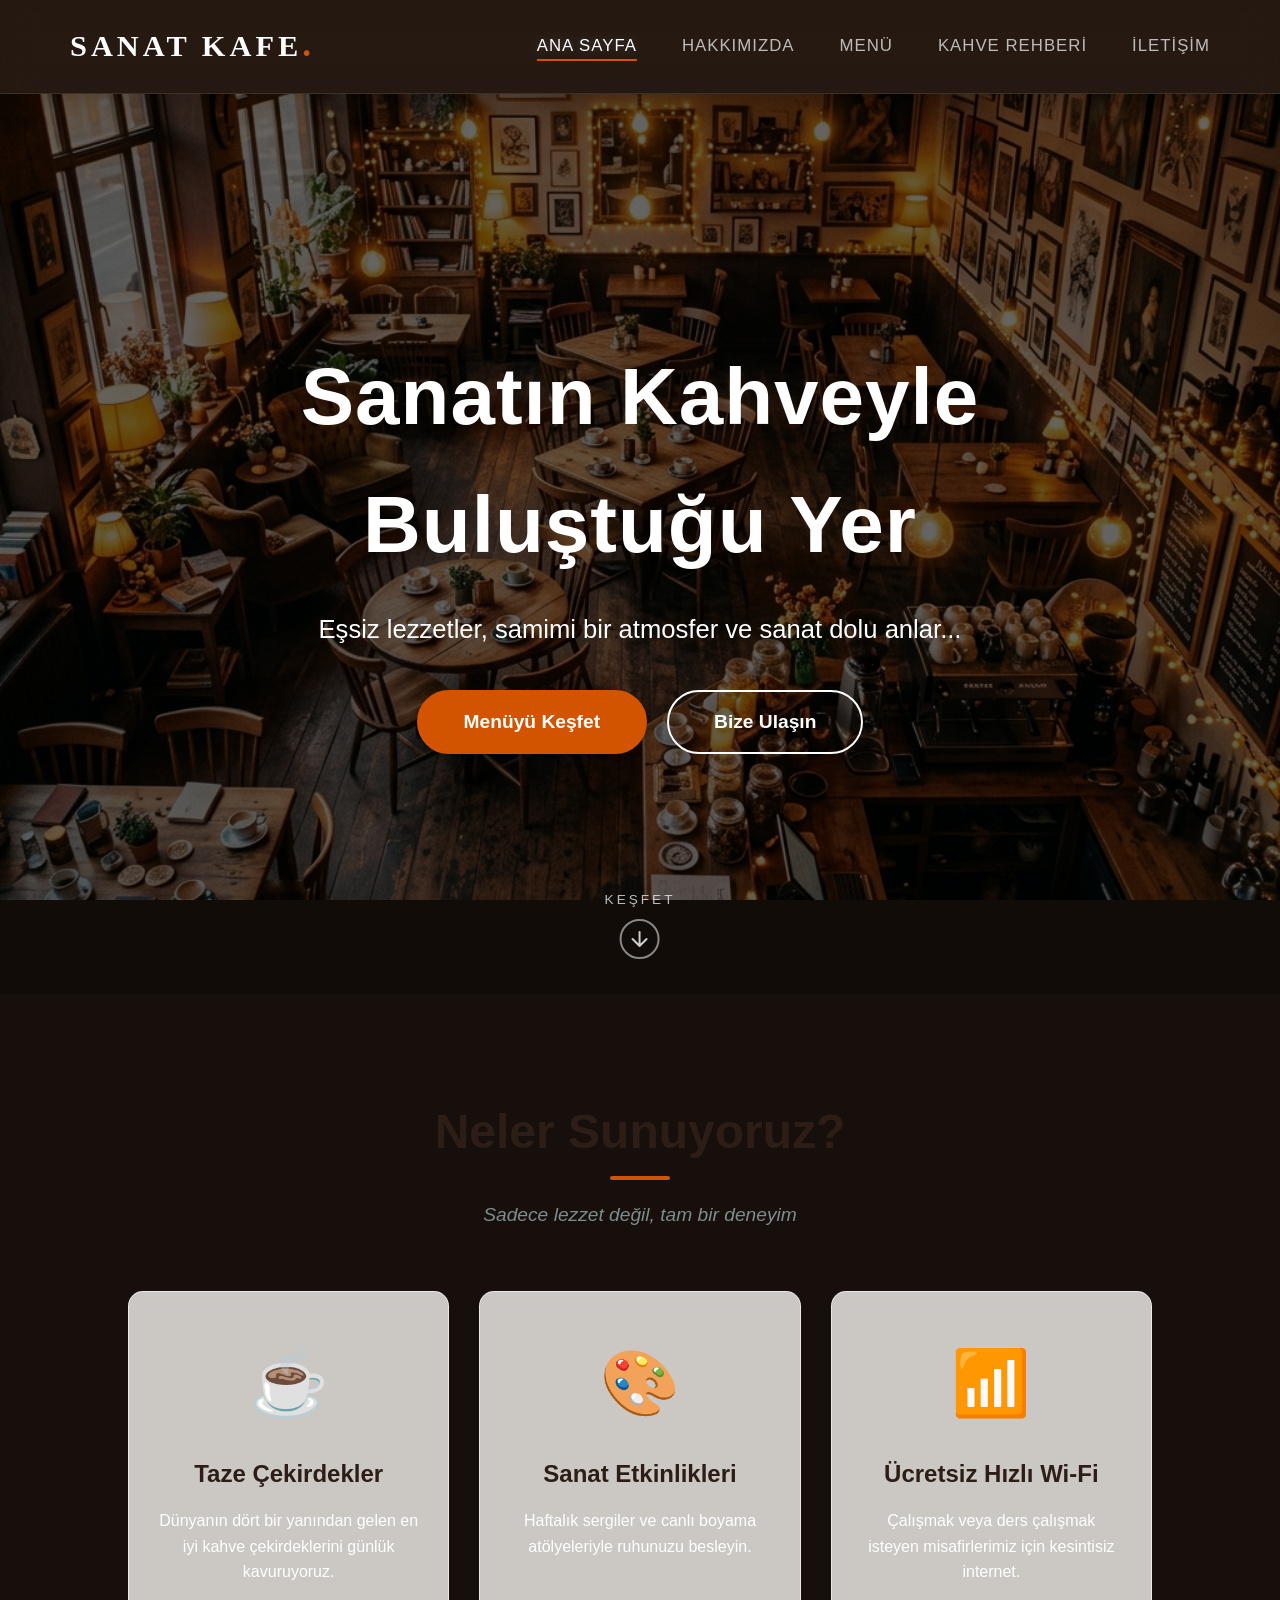
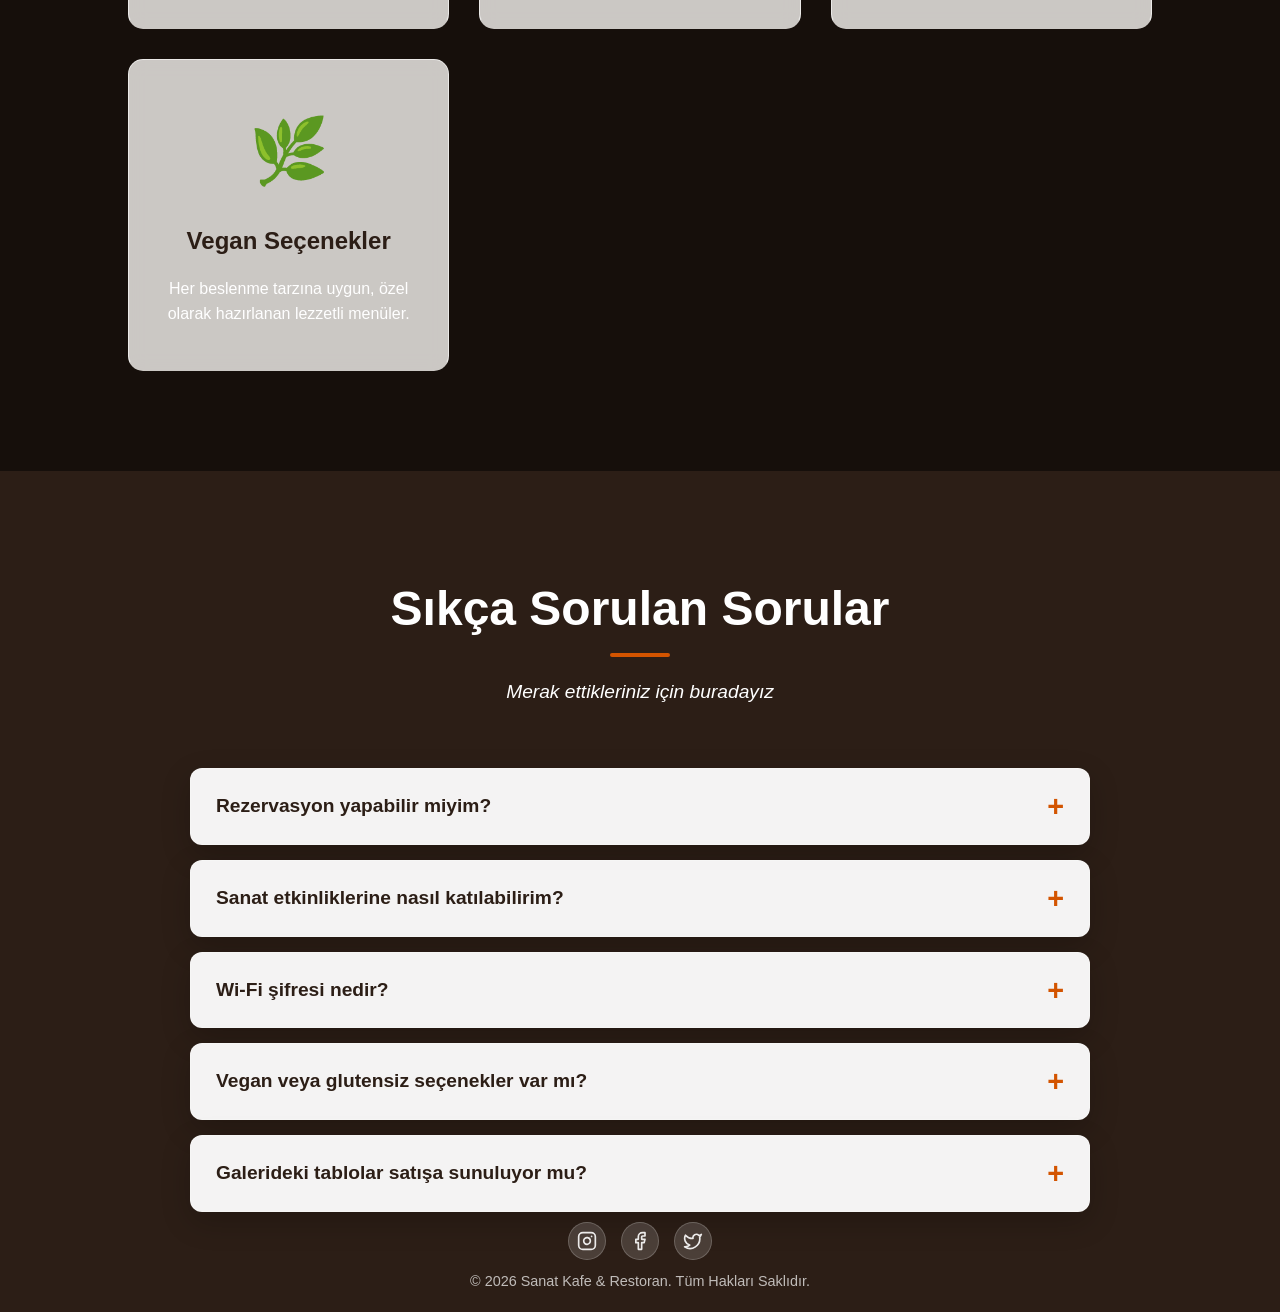
==== commit c4873401: "Replace Galeri with Kahve Rehberi and update social media links" ====
--- a/index.html
+++ b/index.html
@@ -42,7 +42,7 @@
             <li><a href="index.html" class="active">Ana Sayfa</a></li>
             <li><a href="hakkimizda.html">Hakkımızda</a></li>
             <li><a href="menu.html">Menü</a></li>
-            <li><a href="galeri.html">Galeri</a></li>
+            <li><a href="kahve-rehberi.html">Kahve Rehberi</a></li>
             <li><a href="iletisim.html">İletişim</a></li>
         </ul>
     </nav>
@@ -152,10 +152,10 @@
     <!-- BASİT FOOTER (Üstteki bölümle bütünleşik) -->
     <footer class="simple-footer">
         <div class="social-icons">
-            <a href="#" class="social-icon" aria-label="Instagram">
+            <a href="https://instagram.com/umutt_ozc" class="social-icon" aria-label="Instagram">
                 <svg xmlns="http://www.w3.org/2000/svg" width="20" height="20" viewBox="0 0 24 24" fill="none" stroke="currentColor" stroke-width="2" stroke-linecap="round" stroke-linejoin="round" class="lucide lucide-instagram"><rect width="20" height="20" x="2" y="2" rx="5" ry="5"/><path d="M16 11.37A4 4 0 1 1 12.63 8 4 4 0 0 1 16 11.37z"/><line x1="17.5" x2="17.51" y1="6.5" y2="6.5"/></svg>
             </a>
-            <a href="#" class="social-icon" aria-label="Facebook">
+            <a href="https://facebook.com/umutt_ozc" class="social-icon" aria-label="Facebook">
                 <svg xmlns="http://www.w3.org/2000/svg" width="20" height="20" viewBox="0 0 24 24" fill="none" stroke="currentColor" stroke-width="2" stroke-linecap="round" stroke-linejoin="round" class="lucide lucide-facebook"><path d="M18 2h-3a5 5 0 0 0-5 5v3H7v4h3v8h4v-8h3l1-4h-4V7a1 1 0 0 1 1-1h3z"/></svg>
             </a>
             <a href="#" class="social-icon" aria-label="Twitter">
--- a/style.css
+++ b/style.css
@@ -2216,4 +2216,138 @@
         transform: translateY(-60px) scaleX(2.5);
         opacity: 0;
     }
+}
+
+/* ==========================================================================
+   ☕ KAHVE REHBERİ (COFFEE GUIDE) STİLLERİ
+   ========================================================================== */
+.coffee-guide-section {
+    padding: 60px 5%;
+    max-width: 1200px;
+    margin: 0 auto;
+}
+
+.guide-container {
+    display: flex;
+    flex-direction: column;
+    gap: 60px;
+    margin-top: 40px;
+}
+
+.guide-card {
+    display: flex;
+    align-items: center;
+    gap: 40px;
+    background: var(--white);
+    border-radius: 20px;
+    padding: 30px;
+    box-shadow: 0 10px 30px rgba(0, 0, 0, 0.08);
+    transition: all 0.4s ease;
+    border: 1px solid rgba(211, 84, 0, 0.1);
+}
+
+.guide-card:hover {
+    transform: translateY(-5px);
+    box-shadow: 0 15px 40px rgba(211, 84, 0, 0.15);
+}
+
+.guide-card.reverse {
+    flex-direction: row-reverse;
+}
+
+.guide-image {
+    flex: 1;
+    position: relative;
+    border-radius: 15px;
+    overflow: hidden;
+    height: 350px;
+    box-shadow: 0 8px 25px rgba(0,0,0,0.1);
+}
+
+.guide-image img {
+    width: 100%;
+    height: 100%;
+    object-fit: cover;
+    transition: transform 0.5s ease;
+}
+
+.guide-card:hover .guide-image img {
+    transform: scale(1.05);
+}
+
+.guide-badge {
+    position: absolute;
+    top: 20px;
+    left: 20px;
+    background: var(--primary-color);
+    color: var(--white);
+    padding: 8px 16px;
+    border-radius: 50px;
+    font-size: 0.9rem;
+    font-weight: bold;
+    letter-spacing: 1px;
+    text-transform: uppercase;
+    box-shadow: 0 4px 10px rgba(211, 84, 0, 0.4);
+}
+
+.guide-content {
+    flex: 1.2;
+    padding: 20px 0;
+}
+
+.guide-content h3 {
+    font-size: 2.2rem;
+    color: var(--secondary-color);
+    margin-bottom: 15px;
+}
+
+.guide-content p {
+    color: #555;
+    font-size: 1.05rem;
+    line-height: 1.7;
+    margin-bottom: 25px;
+}
+
+.guide-details {
+    list-style: none;
+    padding: 0;
+    display: flex;
+    flex-wrap: wrap;
+    gap: 15px;
+}
+
+.guide-details li {
+    background: rgba(211, 84, 0, 0.05);
+    padding: 12px 20px;
+    border-radius: 12px;
+    font-size: 0.95rem;
+    color: var(--secondary-color);
+    display: flex;
+    flex-direction: column;
+    gap: 5px;
+    flex: 1;
+    min-width: 120px;
+    border: 1px solid rgba(211, 84, 0, 0.1);
+}
+
+.guide-details li span {
+    font-weight: bold;
+    font-size: 0.8rem;
+    text-transform: uppercase;
+    color: var(--primary-color);
+    letter-spacing: 0.5px;
+}
+
+@media (max-width: 768px) {
+    .guide-card, .guide-card.reverse {
+        flex-direction: column;
+        padding: 20px;
+    }
+    .guide-image {
+        width: 100%;
+        height: 250px;
+    }
+    .guide-content h3 {
+        font-size: 1.8rem;
+    }
 }
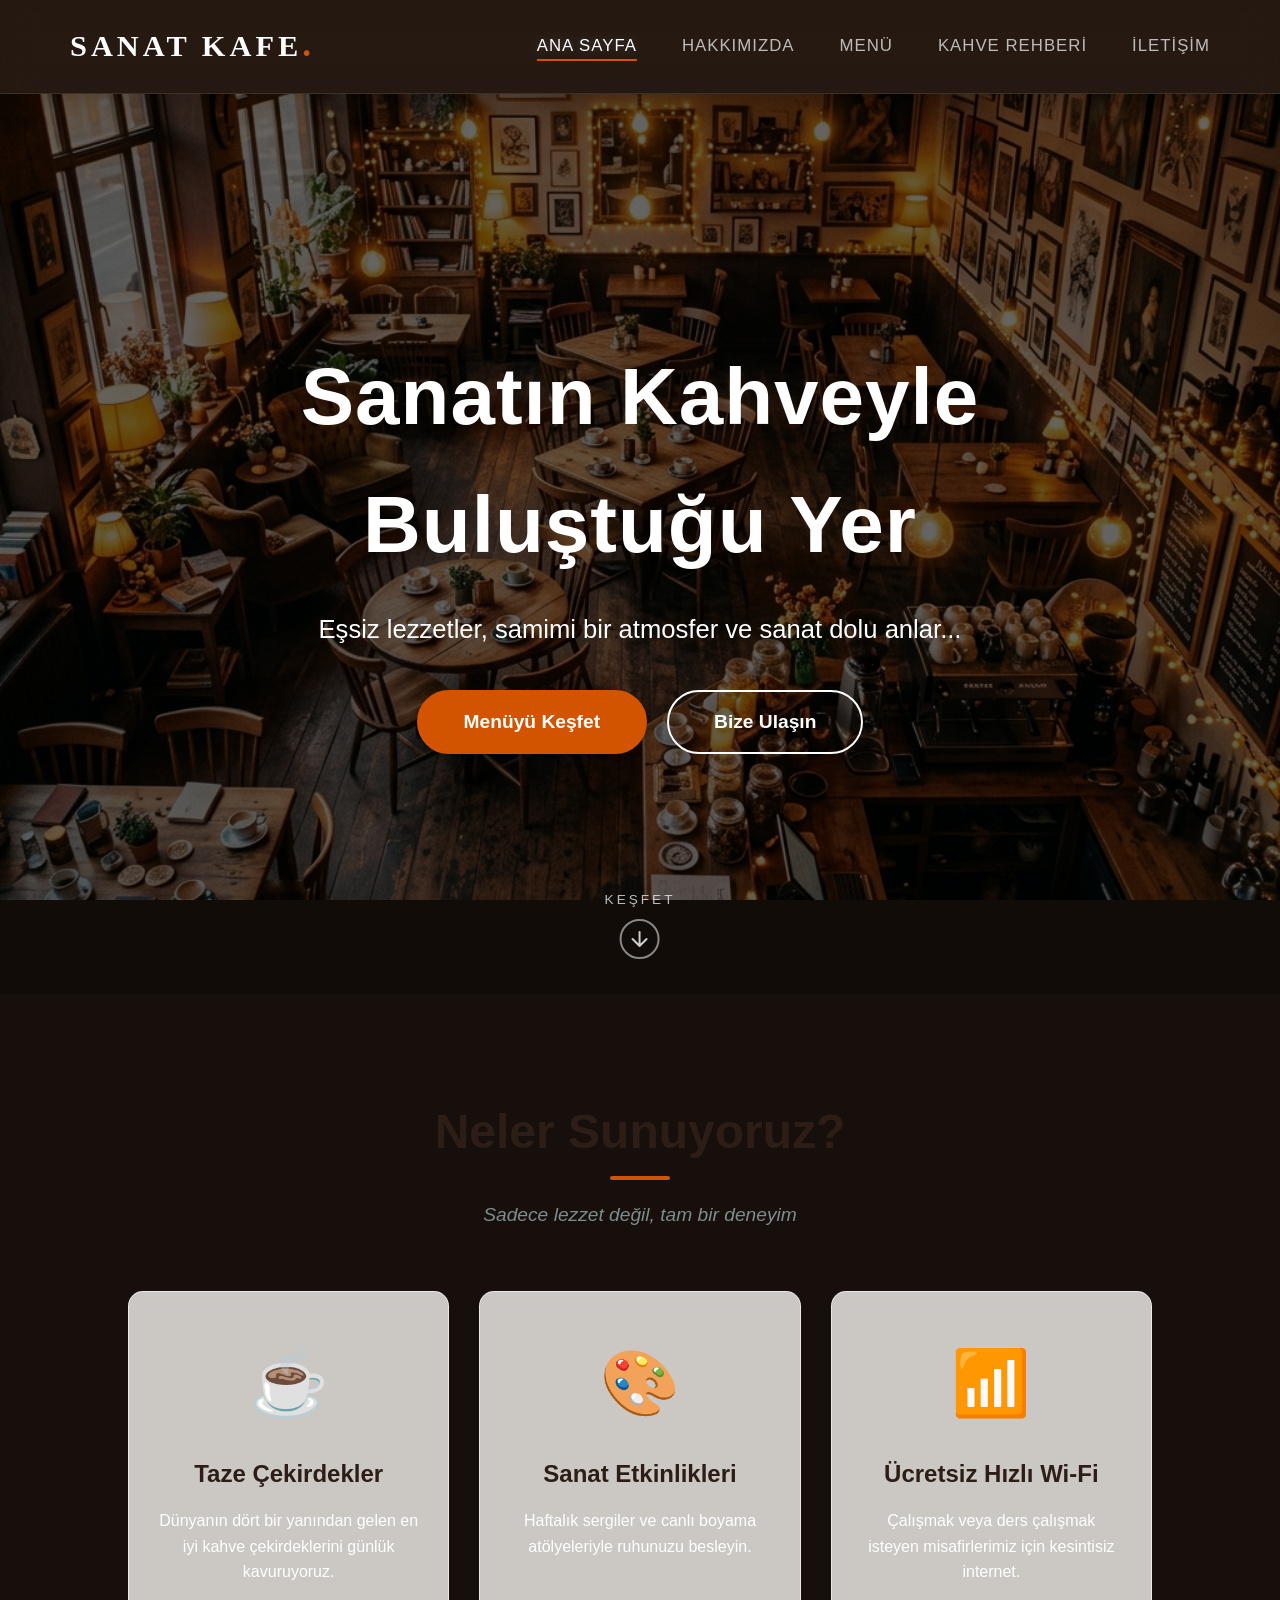
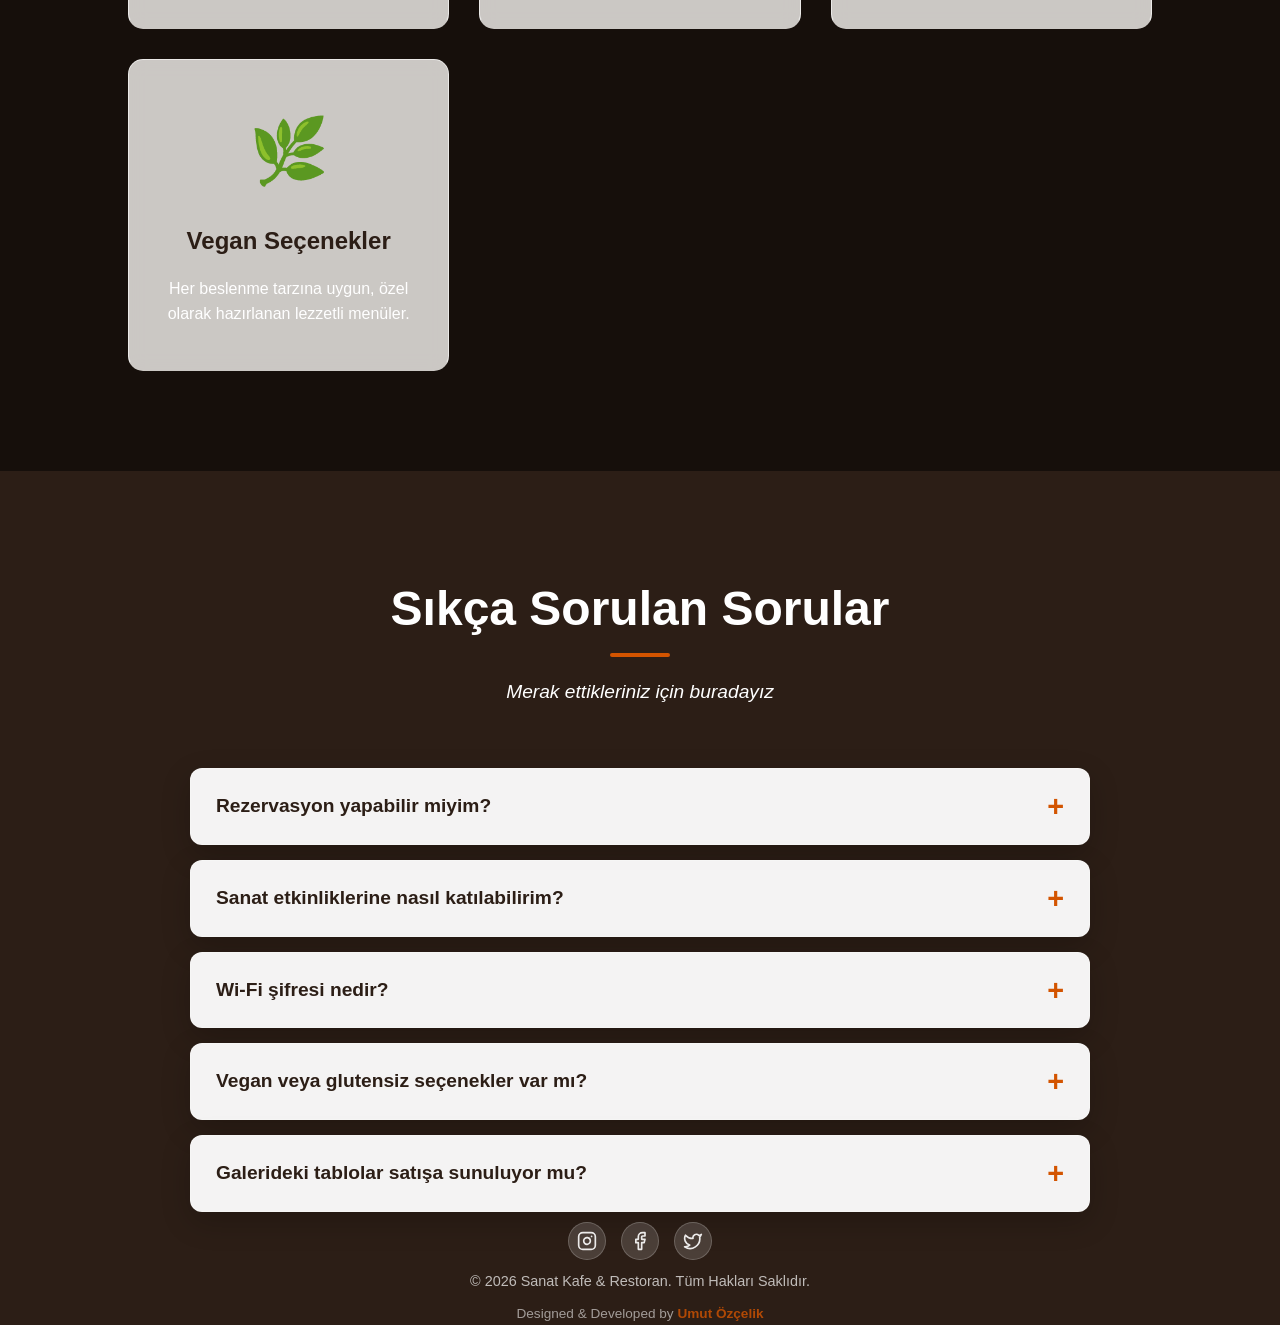
==== commit 9602011d: "Update social links and add developer credit" ====
--- a/index.html
+++ b/index.html
@@ -152,17 +152,20 @@
     <!-- BASİT FOOTER (Üstteki bölümle bütünleşik) -->
     <footer class="simple-footer">
         <div class="social-icons">
-            <a href="https://instagram.com/umutt_ozc" class="social-icon" aria-label="Instagram">
+            <a href="https://instagram.com" class="social-icon" aria-label="Instagram">
                 <svg xmlns="http://www.w3.org/2000/svg" width="20" height="20" viewBox="0 0 24 24" fill="none" stroke="currentColor" stroke-width="2" stroke-linecap="round" stroke-linejoin="round" class="lucide lucide-instagram"><rect width="20" height="20" x="2" y="2" rx="5" ry="5"/><path d="M16 11.37A4 4 0 1 1 12.63 8 4 4 0 0 1 16 11.37z"/><line x1="17.5" x2="17.51" y1="6.5" y2="6.5"/></svg>
             </a>
-            <a href="https://facebook.com/umutt_ozc" class="social-icon" aria-label="Facebook">
+            <a href="https://facebook.com" class="social-icon" aria-label="Facebook">
                 <svg xmlns="http://www.w3.org/2000/svg" width="20" height="20" viewBox="0 0 24 24" fill="none" stroke="currentColor" stroke-width="2" stroke-linecap="round" stroke-linejoin="round" class="lucide lucide-facebook"><path d="M18 2h-3a5 5 0 0 0-5 5v3H7v4h3v8h4v-8h3l1-4h-4V7a1 1 0 0 1 1-1h3z"/></svg>
             </a>
-            <a href="#" class="social-icon" aria-label="Twitter">
+            <a href="https://twitter.com" class="social-icon" aria-label="Twitter">
                 <svg xmlns="http://www.w3.org/2000/svg" width="20" height="20" viewBox="0 0 24 24" fill="none" stroke="currentColor" stroke-width="2" stroke-linecap="round" stroke-linejoin="round" class="lucide lucide-twitter"><path d="M22 4s-.7 2.1-2 3.4c1.6 10-9.4 17.3-18 11.6 2.2.1 4.4-.6 6-2C3 15.5.5 9.6 3 5c2.2 2.6 5.6 4.1 9 4-.9-4.2 4-6.6 7-3.8 1.1 0 3-1.2 3-1.2z"/></svg>
             </a>
         </div>
         <p>&copy; 2026 Sanat Kafe & Restoran. Tüm Hakları Saklıdır.</p>
+        <p class="developer-credit" style="font-size: 0.85rem; margin-top: 10px; opacity: 0.8; font-weight: 500;">
+            Designed & Developed by <a href="https://github.com/umutmtal319-pixel" target="_blank" style="color: var(--primary-color); text-decoration: none; font-weight: bold;">Umut Özçelik</a>
+        </p>
     </footer>
 
     <!-- AOS JS & Init -->
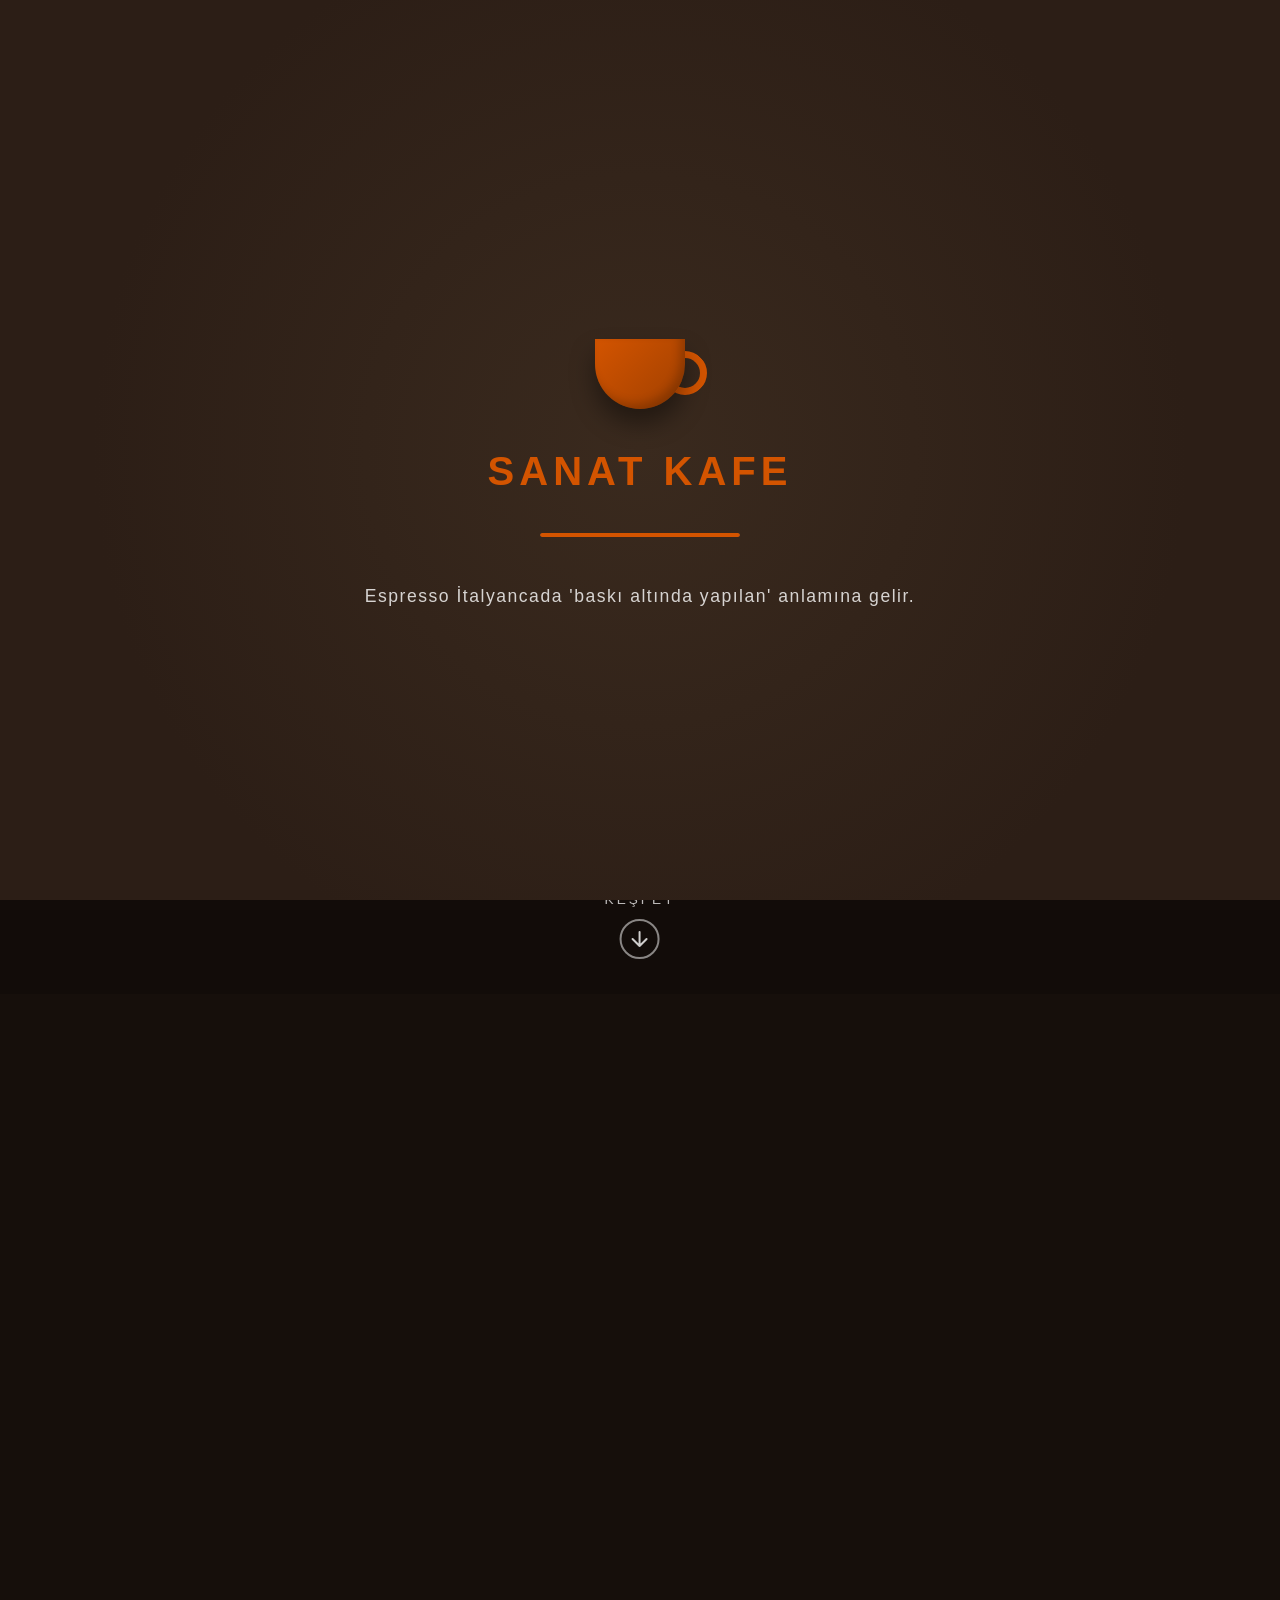
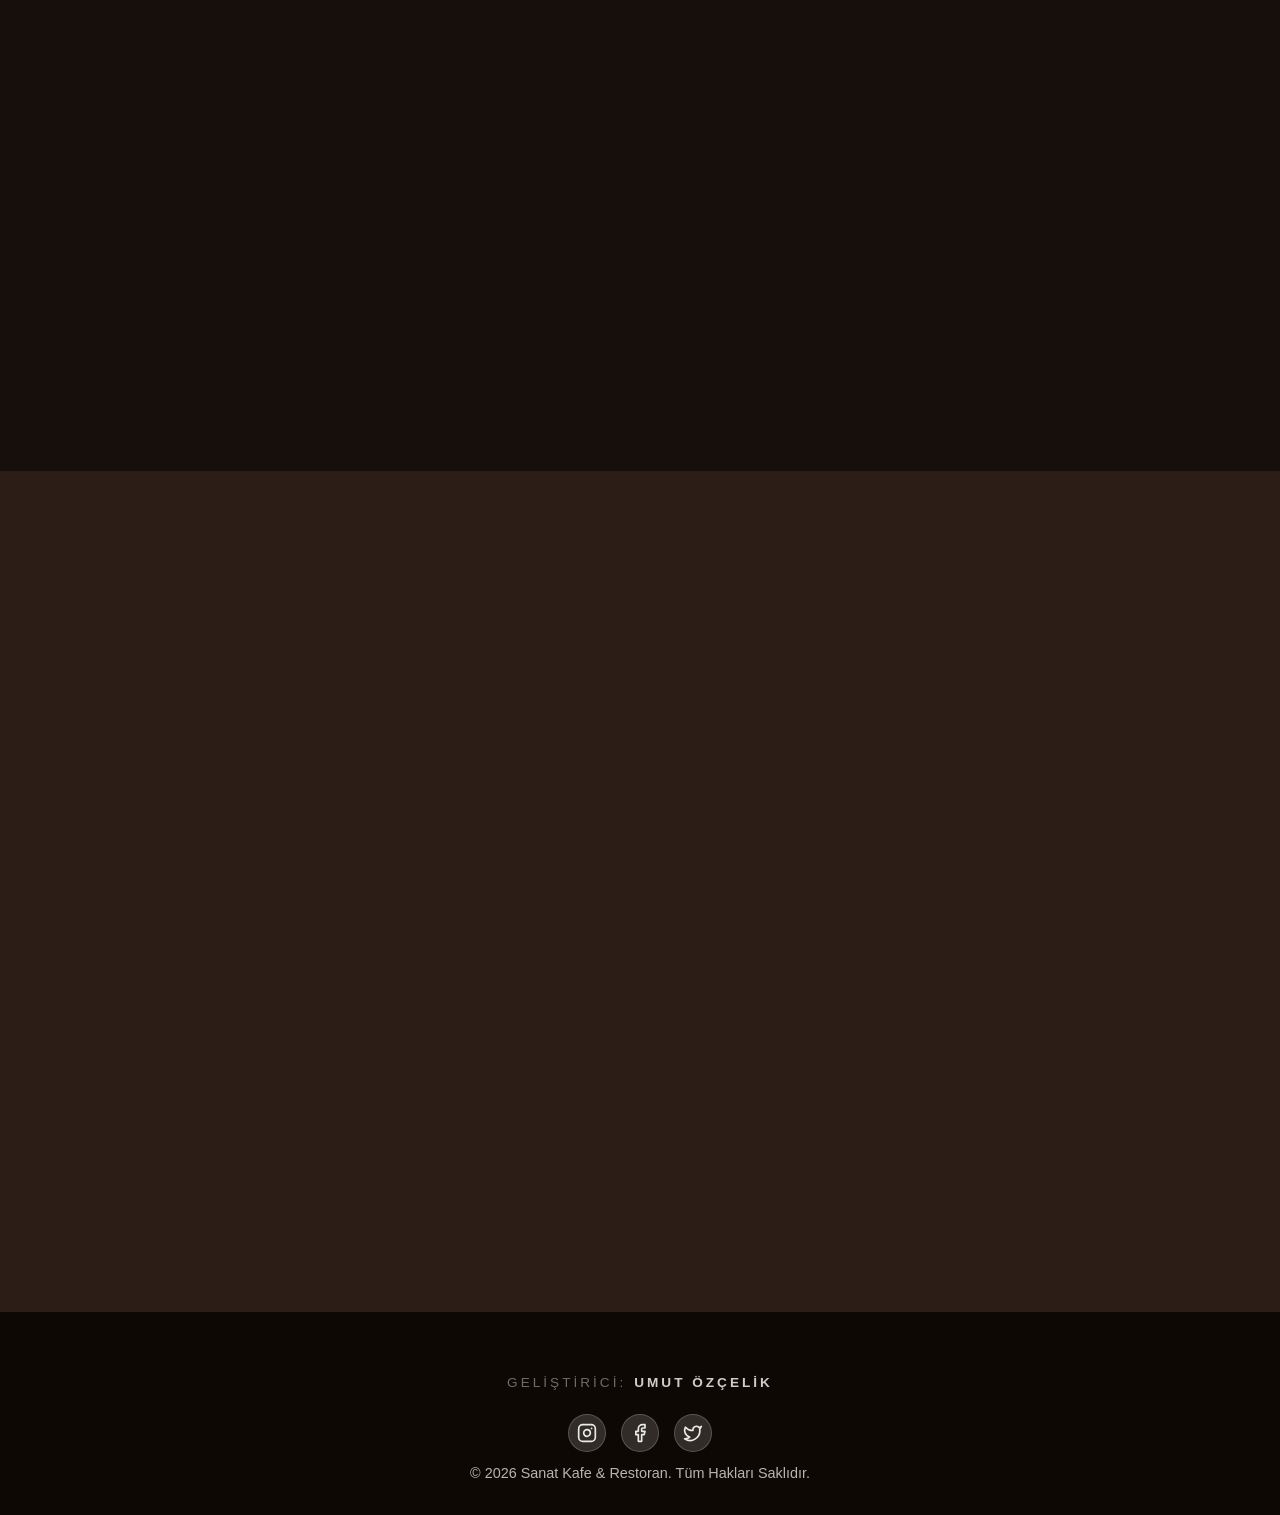
==== commit e508b3e0: "Add new coffee varieties, update coffee guide, and restore dark masculine footer" ====
--- a/index.html
+++ b/index.html
@@ -26,6 +26,7 @@
             <div class="loader-bar">
                 <div class="loader-progress"></div>
             </div>
+            <p class="loader-subtext">Kahve çekirdekleri özenle kavruluyor...</p>
         </div>
     </div>
 
@@ -151,6 +152,10 @@
 
     <!-- BASİT FOOTER (Üstteki bölümle bütünleşik) -->
     <footer class="simple-footer">
+        <div class="developer-credit-masculine">
+            <span class="dev-label">Geliştirici:</span>
+            <a href="https://github.com/umutmtal319-pixel" target="_blank" class="dev-name">Umut Özçelik</a>
+        </div>
         <div class="social-icons">
             <a href="https://instagram.com" class="social-icon" aria-label="Instagram">
                 <svg xmlns="http://www.w3.org/2000/svg" width="20" height="20" viewBox="0 0 24 24" fill="none" stroke="currentColor" stroke-width="2" stroke-linecap="round" stroke-linejoin="round" class="lucide lucide-instagram"><rect width="20" height="20" x="2" y="2" rx="5" ry="5"/><path d="M16 11.37A4 4 0 1 1 12.63 8 4 4 0 0 1 16 11.37z"/><line x1="17.5" x2="17.51" y1="6.5" y2="6.5"/></svg>
@@ -163,31 +168,26 @@
             </a>
         </div>
         <p>&copy; 2026 Sanat Kafe & Restoran. Tüm Hakları Saklıdır.</p>
-        <p class="developer-credit" style="font-size: 0.85rem; margin-top: 10px; opacity: 0.8; font-weight: 500;">
-            Designed & Developed by <a href="https://github.com/umutmtal319-pixel" target="_blank" style="color: var(--primary-color); text-decoration: none; font-weight: bold;">Umut Özçelik</a>
-        </p>
     </footer>
 
     <!-- AOS JS & Init -->
     <script src="https://unpkg.com/aos@2.3.1/dist/aos.js"></script>
     <script>
-        // window.addEventListener('load', ...) -> Sayfanın yüklenmesi tamamen bitince içindeki kodları (fonksiyonu) çalıştırır.
         window.addEventListener('load', () => {
-            
-            // setTimeout(..., 1000) -> İçine yazılan kodların 1 saniye (1000 milisaniye) beklemesini sağlar.
+            const facts = [
+                "Kahve çekirdekleri aslında bir meyvenin çekirdeğidir.",
+                "Dünyada her gün 2.25 milyar fincan kahve tüketilmektedir.",
+                "Espresso İtalyancada 'baskı altında yapılan' anlamına gelir.",
+                "Kahveyi ilk keşfedenlerin Etiyopyalı keçiler olduğu söylenir.",
+                "Kahve, petrolden sonra dünyada en çok ticareti yapılan ikinci üründür."
+            ];
+            const factEl = document.querySelector('.loader-subtext');
+            if(factEl) factEl.textContent = facts[Math.floor(Math.random() * facts.length)];
+
             setTimeout(() => {
-                
-                // document.getElementById -> 'splash-screen' ID'li HTML öğesini (açılıştaki kahve animasyonunu) bulur.
-                // classList.add('hidden') -> Bu öğeye 'hidden' (gizli) CSS class'ını ekler. Bu sayede ekran görünmez olur ve site açılır.
                 document.getElementById('splash-screen').classList.add('hidden');
-                
-                // AOS.init -> Animasyon kütüphanesini (Aşağı kaydırdıkça beliren öğeler) başlatır.
-                // duration: 800 -> Animasyonların 800 milisaniye (0.8 saniye) süreceğini belirtir.
-                // once: true -> Animasyonların sayfada aşağı inip çıkarken sadece bir kere oynamasını sağlar.
-                // offset: 100 -> Öğeler ekranda 100 piksel göründüğünde animasyonun başlamasını tetikler.
                 AOS.init({ duration: 800, once: true, offset: 100 });
-                
-            }, 1000); // 1 saniye bekle
+            }, 3500); 
         });
 
     </script>
--- a/style.css
+++ b/style.css
@@ -1060,9 +1060,9 @@
 }
 
 .contact-footer {
-    background: #1a110b; /* Harita alanından daha koyu bir bitiş */
+    background: transparent;
     margin-top: 0;
-    padding: 30px 0;
+    padding: 60px 0 30px;
     height: auto;
     border-top: 1px solid rgba(255, 255, 255, 0.05);
 }
@@ -1070,19 +1070,33 @@
 /* Diğer sayfalar için sade, üstündeki bölümle uyumlu footer */
 .simple-footer {
     text-align: center;
-    padding: 20px 0;
+    padding: 60px 0 30px;
     position: relative;
     z-index: 10;
     color: rgba(255, 255, 255, 0.7);
     font-size: 0.9rem;
-    margin-top: -110px; /* Sosyal ikonlar eklendiği için yüksekliği arttı, margin'i de artırıyoruz */
-    height: 110px;
-}
-
-/* Sayfa zeminine göre rengin okunabilir olması için - bazı sayfalarda metin koyu olmalı */
-body:has(#about) .simple-footer,
-body:has(#coffee-types) .simple-footer {
-    color: var(--secondary-color);
+    background-image: url('fotograflar/footer_bg.png');
+    background-size: cover;
+    background-position: center;
+    background-attachment: fixed;
+    margin-top: 0; 
+    height: auto;
+}
+
+.simple-footer::before {
+    content: '';
+    position: absolute;
+    top: 0;
+    left: 0;
+    width: 100%;
+    height: 100%;
+    background: rgba(10, 5, 2, 0.85); /* Çok koyu maskülen overlay */
+    z-index: 0;
+}
+
+.simple-footer > * {
+    position: relative;
+    z-index: 1;
 }
 
 .simple-footer p {
@@ -1108,14 +1122,6 @@
     color: rgba(255, 255, 255, 0.9);
     transition: var(--transition);
     border: 1px solid rgba(255, 255, 255, 0.2);
-}
-
-/* Açık zeminli sayfalardaki sosyal ikonlar için koyu renk stili */
-body:has(#about) .social-icon,
-body:has(#coffee-types) .social-icon {
-    color: var(--secondary-color);
-    background: rgba(0, 0, 0, 0.05);
-    border: 1px solid rgba(0, 0, 0, 0.1);
 }
 
 .social-icon:hover {
@@ -2147,6 +2153,21 @@
     100% { width: 100%; }
 }
 
+.loader-subtext {
+    color: var(--white);
+    font-size: 1.1rem;
+    font-weight: 300;
+    opacity: 0.8;
+    margin-top: 15px;
+    letter-spacing: 1.5px;
+    animation: pulseText 1.5s infinite alternate;
+}
+
+@keyframes pulseText {
+    0% { opacity: 0.5; transform: scale(0.98); }
+    100% { opacity: 1; transform: scale(1.02); text-shadow: 0 0 10px rgba(255, 255, 255, 0.5); }
+}
+
 /* KAHVE BARDAĞI ANİMASYONU (Geliştirildi) */
 .coffee-cup-container {
     position: relative;
@@ -2222,16 +2243,25 @@
    ☕ KAHVE REHBERİ (COFFEE GUIDE) STİLLERİ
    ========================================================================== */
 .coffee-guide-section {
-    padding: 60px 5%;
-    max-width: 1200px;
-    margin: 0 auto;
+    padding: 100px 5%;
+    background-image: linear-gradient(rgba(17, 10, 5, 0.85), rgba(17, 10, 5, 0.95)), url('fotograflar/coffee_guide_bg.png');
+    background-size: cover;
+    background-position: center;
+    background-attachment: fixed;
+    min-height: 100vh;
+}
+
+.coffee-guide-section .section-title h2,
+.coffee-guide-section .section-title p {
+    color: var(--white);
 }
 
 .guide-container {
     display: flex;
     flex-direction: column;
     gap: 60px;
-    margin-top: 40px;
+    margin: 40px auto 0;
+    max-width: 1200px;
 }
 
 .guide-card {
@@ -2350,4 +2380,36 @@
     .guide-content h3 {
         font-size: 1.8rem;
     }
+}
+
+/* GELİŞTİRİCİ KREDİSİ (MASAKÜLEN, ŞIK VE SADE TASARIM) */
+.developer-credit-masculine {
+    margin-bottom: 20px;
+    display: flex;
+    justify-content: center;
+    align-items: center;
+    gap: 8px;
+    font-size: 0.85rem;
+    letter-spacing: 3px;
+    text-transform: uppercase;
+    color: rgba(255, 255, 255, 0.4);
+    background: transparent;
+    border: none;
+    padding: 0;
+}
+
+.developer-credit-masculine .dev-label {
+    font-weight: 400;
+}
+
+.developer-credit-masculine .dev-name {
+    color: rgba(255, 255, 255, 0.8);
+    font-weight: 600;
+    text-decoration: none;
+    transition: color 0.3s ease, text-shadow 0.3s ease;
+}
+
+.developer-credit-masculine .dev-name:hover {
+    color: var(--primary-color);
+    text-shadow: 0 0 10px rgba(211, 84, 0, 0.5);
 }
